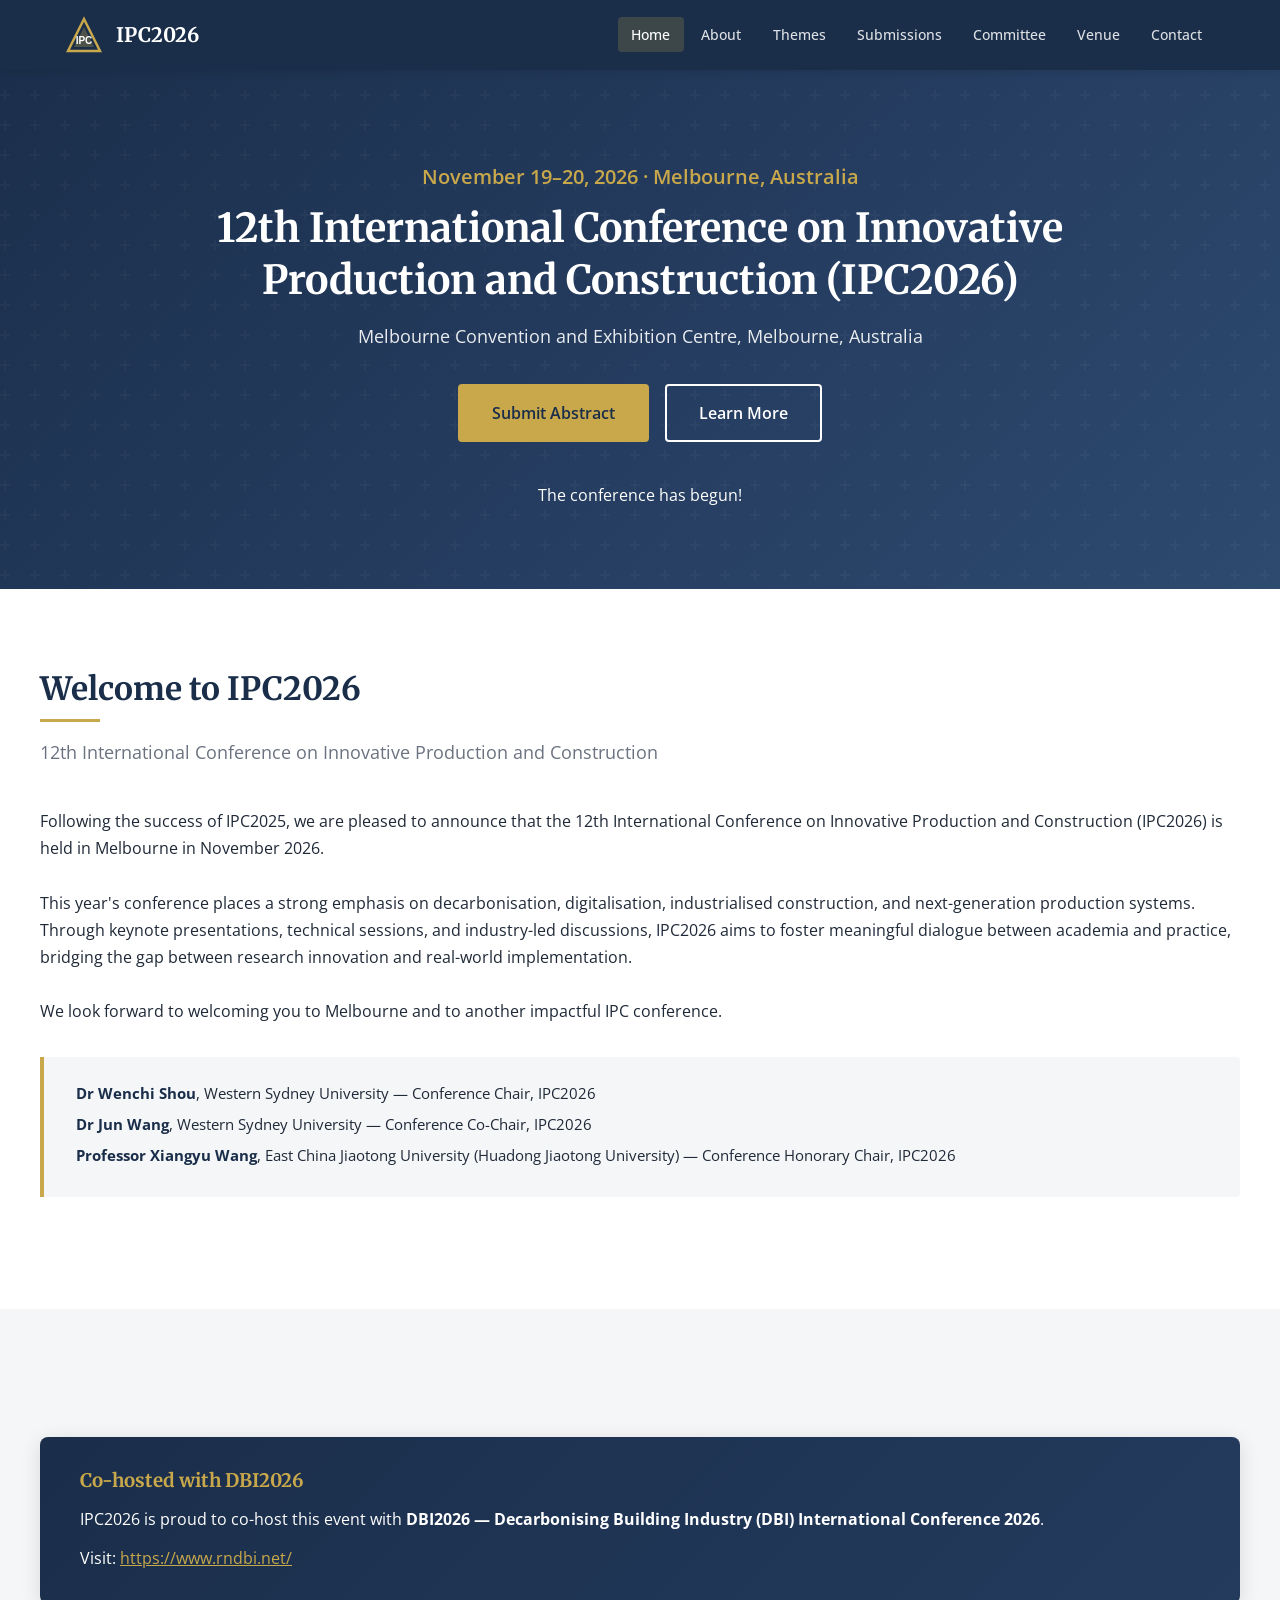
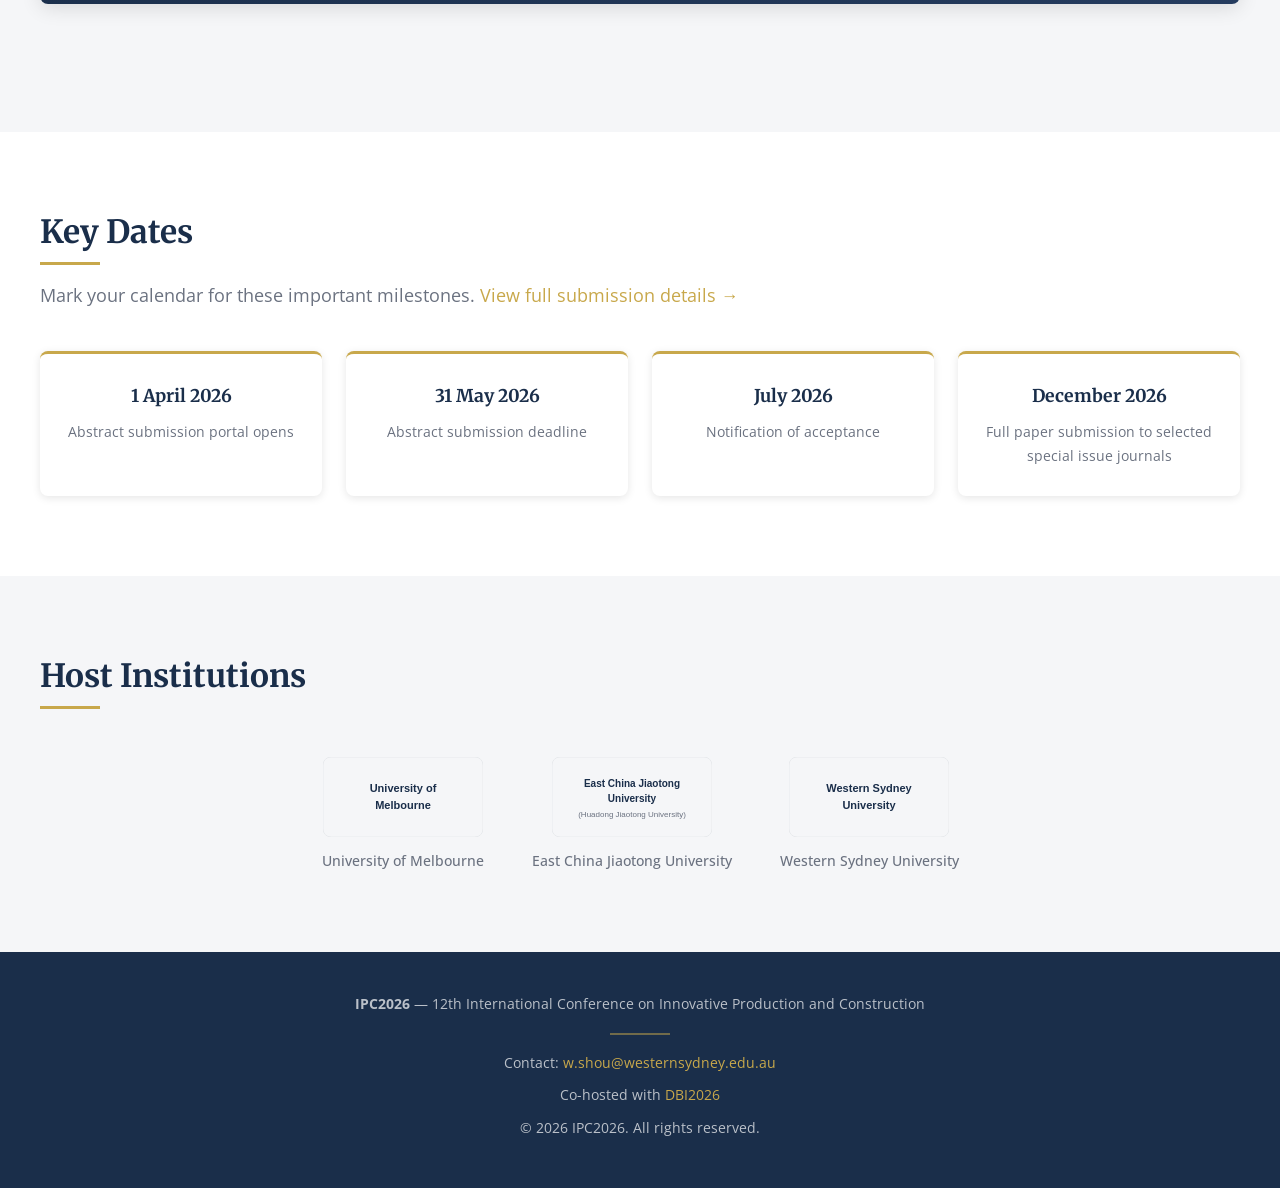
==== index.html @ c3bcb1ac "Initial IPC2026 conference website Complete static site for the 12th International Conference on Inn" ====
<!DOCTYPE html>
<html lang="en">
<head>
  <meta charset="UTF-8">
  <meta name="viewport" content="width=device-width, initial-scale=1.0">
  <title>IPC2026 — 12th International Conference on Innovative Production and Construction</title>
  <meta name="description" content="12th International Conference on Innovative Production and Construction (IPC2026), November 19–20, 2026, Melbourne, Australia.">
  <link rel="preconnect" href="https://fonts.googleapis.com">
  <link rel="preconnect" href="https://fonts.gstatic.com" crossorigin>
  <link href="https://fonts.googleapis.com/css2?family=Merriweather:wght@400;700;900&family=Open+Sans:wght@400;500;600;700&display=swap" rel="stylesheet">
  <link rel="stylesheet" href="css/style.css">
</head>
<body>

  <!-- Navigation -->
  <nav class="navbar" role="navigation" aria-label="Main navigation">
    <div class="container">
      <a href="index.html" class="navbar-brand">
        <svg width="40" height="40" viewBox="0 0 40 40" aria-hidden="true">
          <polygon points="20,4 36,36 4,36" fill="none" stroke="#c8a84b" stroke-width="2.5"/>
          <polygon points="20,12 30,32 10,32" fill="#c8a84b" opacity="0.3"/>
          <text x="20" y="29" text-anchor="middle" fill="#ffffff" font-size="10" font-weight="bold" font-family="sans-serif">IPC</text>
        </svg>
        IPC2026
      </a>
      <button class="hamburger" aria-label="Toggle navigation" aria-expanded="false">
        <span></span><span></span><span></span>
      </button>
      <ul class="nav-links">
        <li><a href="index.html">Home</a></li>
        <li><a href="about.html">About</a></li>
        <li><a href="themes.html">Themes</a></li>
        <li><a href="submissions.html">Submissions</a></li>
        <li><a href="committee.html">Committee</a></li>
        <li><a href="venue.html">Venue</a></li>
        <li><a href="contact.html">Contact</a></li>
      </ul>
    </div>
  </nav>

  <!-- Hero Section -->
  <section class="hero">
    <div class="hero-content">
      <p class="subtitle">November 19&ndash;20, 2026 &middot; Melbourne, Australia</p>
      <h1>12th International Conference on Innovative Production and Construction (IPC2026)</h1>
      <p class="details">Melbourne Convention and Exhibition Centre, Melbourne, Australia</p>
      <div class="hero-buttons">
        <a href="https://www.rndbi.net/" target="_blank" rel="noopener noreferrer" class="btn btn-primary">Submit Abstract</a>
        <a href="#intro" class="btn btn-outline">Learn More</a>
      </div>
      <div id="countdown" class="countdown" aria-label="Countdown to conference"></div>
    </div>
  </section>

  <!-- Intro Section -->
  <section id="intro" class="section">
    <div class="container">
      <h2 class="section-title">Welcome to IPC2026</h2>
      <p class="section-intro">12th International Conference on Innovative Production and Construction</p>
      <p>Following the success of IPC2025, we are pleased to announce that the 12th International Conference on Innovative Production and Construction (IPC2026) is held in Melbourne in November 2026.</p>
      <br>
      <p>This year's conference places a strong emphasis on decarbonisation, digitalisation, industrialised construction, and next-generation production systems. Through keynote presentations, technical sessions, and industry-led discussions, IPC2026 aims to foster meaningful dialogue between academia and practice, bridging the gap between research innovation and real-world implementation.</p>
      <br>
      <p>We look forward to welcoming you to Melbourne and to another impactful IPC conference.</p>

      <div class="attribution-block">
        <p><strong>Dr Wenchi Shou</strong>, Western Sydney University &mdash; Conference Chair, IPC2026</p>
        <p><strong>Dr Jun Wang</strong>, Western Sydney University &mdash; Conference Co-Chair, IPC2026</p>
        <p><strong>Professor Xiangyu Wang</strong>, East China Jiaotong University (Huadong Jiaotong University) &mdash; Conference Honorary Chair, IPC2026</p>
      </div>
    </div>
  </section>

  <!-- Co-hosted Event -->
  <section class="section section-alt">
    <div class="container">
      <div class="callout-box">
        <h3>Co-hosted with DBI2026</h3>
        <p>IPC2026 is proud to co-host this event with <strong>DBI2026 &mdash; Decarbonising Building Industry (DBI) International Conference 2026</strong>.</p>
        <p style="margin-top: 0.75rem;">Visit: <a href="https://www.rndbi.net/" target="_blank" rel="noopener noreferrer">https://www.rndbi.net/</a></p>
      </div>
    </div>
  </section>

  <!-- Key Dates -->
  <section class="section">
    <div class="container">
      <h2 class="section-title">Key Dates</h2>
      <p class="section-intro">Mark your calendar for these important milestones. <a href="submissions.html">View full submission details &rarr;</a></p>
      <div class="dates-grid">
        <div class="date-card">
          <div class="date">1 April 2026</div>
          <div class="desc">Abstract submission portal opens</div>
        </div>
        <div class="date-card">
          <div class="date">31 May 2026</div>
          <div class="desc">Abstract submission deadline</div>
        </div>
        <div class="date-card">
          <div class="date">July 2026</div>
          <div class="desc">Notification of acceptance</div>
        </div>
        <div class="date-card">
          <div class="date">December 2026</div>
          <div class="desc">Full paper submission to selected special issue journals</div>
        </div>
      </div>
    </div>
  </section>

  <!-- Host Institutions -->
  <section class="section section-alt">
    <div class="container">
      <h2 class="section-title">Host Institutions</h2>
      <div class="logos-row">
        <div class="logo-item">
          <svg width="160" height="80" viewBox="0 0 160 80" aria-hidden="true">
            <rect width="160" height="80" rx="8" fill="#f5f6f8" stroke="#e8eaed" stroke-width="1"/>
            <text x="80" y="35" text-anchor="middle" fill="#1a2e4a" font-size="11" font-weight="bold" font-family="sans-serif">University of</text>
            <text x="80" y="52" text-anchor="middle" fill="#1a2e4a" font-size="11" font-weight="bold" font-family="sans-serif">Melbourne</text>
          </svg>
          <span>University of Melbourne</span>
        </div>
        <div class="logo-item">
          <svg width="160" height="80" viewBox="0 0 160 80" aria-hidden="true">
            <rect width="160" height="80" rx="8" fill="#f5f6f8" stroke="#e8eaed" stroke-width="1"/>
            <text x="80" y="30" text-anchor="middle" fill="#1a2e4a" font-size="10" font-weight="bold" font-family="sans-serif">East China Jiaotong</text>
            <text x="80" y="45" text-anchor="middle" fill="#1a2e4a" font-size="10" font-weight="bold" font-family="sans-serif">University</text>
            <text x="80" y="60" text-anchor="middle" fill="#6b7280" font-size="8" font-family="sans-serif">(Huadong Jiaotong University)</text>
          </svg>
          <span>East China Jiaotong University</span>
        </div>
        <div class="logo-item">
          <svg width="160" height="80" viewBox="0 0 160 80" aria-hidden="true">
            <rect width="160" height="80" rx="8" fill="#f5f6f8" stroke="#e8eaed" stroke-width="1"/>
            <text x="80" y="35" text-anchor="middle" fill="#1a2e4a" font-size="11" font-weight="bold" font-family="sans-serif">Western Sydney</text>
            <text x="80" y="52" text-anchor="middle" fill="#1a2e4a" font-size="11" font-weight="bold" font-family="sans-serif">University</text>
          </svg>
          <span>Western Sydney University</span>
        </div>
      </div>
    </div>
  </section>

  <!-- Footer -->
  <footer class="footer">
    <div class="container">
      <p><strong>IPC2026</strong> &mdash; 12th International Conference on Innovative Production and Construction</p>
      <div class="footer-divider"></div>
      <p>Contact: <a href="mailto:w.shou@westernsydney.edu.au">w.shou@westernsydney.edu.au</a></p>
      <p>Co-hosted with <a href="https://www.rndbi.net/" target="_blank" rel="noopener noreferrer">DBI2026</a></p>
      <p>&copy; 2026 IPC2026. All rights reserved.</p>
    </div>
  </footer>

  <script src="js/main.js"></script>
</body>
</html>
---- css/style.css ----
/* ===== CSS Variables ===== */
:root {
  --navy: #1a2e4a;
  --navy-light: #243b5e;
  --gold: #c8a84b;
  --gold-light: #d4b95f;
  --white: #ffffff;
  --off-white: #f5f6f8;
  --gray-light: #e8eaed;
  --gray: #6b7280;
  --text: #1f2937;
  --shadow: 0 2px 8px rgba(0, 0, 0, 0.1);
  --shadow-lg: 0 4px 20px rgba(0, 0, 0, 0.12);
  --transition: 0.3s ease;
  --max-width: 1200px;
}

/* ===== Reset ===== */
*,
*::before,
*::after {
  margin: 0;
  padding: 0;
  box-sizing: border-box;
}

html {
  scroll-behavior: smooth;
}

body {
  font-family: 'Open Sans', sans-serif;
  color: var(--text);
  line-height: 1.7;
  background: var(--white);
}

h1, h2, h3, h4 {
  font-family: 'Merriweather', serif;
  color: var(--navy);
  line-height: 1.3;
}

a {
  color: var(--gold);
  text-decoration: none;
  transition: color var(--transition);
}

a:hover {
  color: var(--gold-light);
}

img {
  max-width: 100%;
  height: auto;
}

/* ===== Navbar ===== */
.navbar {
  position: fixed;
  top: 0;
  left: 0;
  right: 0;
  z-index: 1000;
  background: var(--navy);
  box-shadow: var(--shadow);
}

.navbar .container {
  max-width: var(--max-width);
  margin: 0 auto;
  padding: 0 1.5rem;
  display: flex;
  align-items: center;
  justify-content: space-between;
  height: 70px;
}

.navbar-brand {
  display: flex;
  align-items: center;
  gap: 0.75rem;
  color: var(--white);
  font-family: 'Merriweather', serif;
  font-size: 1.25rem;
  font-weight: 700;
  text-decoration: none;
}

.navbar-brand:hover {
  color: var(--gold);
}

.navbar-brand svg {
  flex-shrink: 0;
}

.nav-links {
  display: flex;
  list-style: none;
  gap: 0.25rem;
}

.nav-links a {
  color: rgba(255, 255, 255, 0.85);
  padding: 0.5rem 0.85rem;
  border-radius: 4px;
  font-size: 0.9rem;
  font-weight: 500;
  transition: all var(--transition);
  text-decoration: none;
}

.nav-links a:hover,
.nav-links a.active {
  color: var(--white);
  background: rgba(200, 168, 75, 0.2);
}

.hamburger {
  display: none;
  flex-direction: column;
  cursor: pointer;
  gap: 5px;
  background: none;
  border: none;
  padding: 0.5rem;
}

.hamburger span {
  width: 25px;
  height: 3px;
  background: var(--white);
  border-radius: 2px;
  transition: all var(--transition);
}

/* ===== Hero ===== */
.hero {
  background: linear-gradient(135deg, var(--navy) 0%, var(--navy-light) 50%, #2d4a6f 100%);
  color: var(--white);
  padding: 10rem 1.5rem 5rem;
  text-align: center;
  position: relative;
  overflow: hidden;
}

.hero::before {
  content: '';
  position: absolute;
  top: 0;
  left: 0;
  right: 0;
  bottom: 0;
  background: url("data:image/svg+xml,%3Csvg width='60' height='60' viewBox='0 0 60 60' xmlns='http://www.w3.org/2000/svg'%3E%3Cg fill='none' fill-rule='evenodd'%3E%3Cg fill='%23ffffff' fill-opacity='0.03'%3E%3Cpath d='M36 34v-4h-2v4h-4v2h4v4h2v-4h4v-2h-4zm0-30V0h-2v4h-4v2h4v4h2V6h4V4h-4zM6 34v-4H4v4H0v2h4v4h2v-4h4v-2H6zM6 4V0H4v4H0v2h4v4h2V6h4V4H6z'/%3E%3C/g%3E%3C/g%3E%3C/svg%3E");
  pointer-events: none;
}

.hero-content {
  max-width: 900px;
  margin: 0 auto;
  position: relative;
  z-index: 1;
}

.hero h1 {
  font-size: 2.5rem;
  color: var(--white);
  margin-bottom: 1rem;
}

.hero .subtitle {
  font-size: 1.25rem;
  color: var(--gold);
  margin-bottom: 0.5rem;
  font-weight: 600;
}

.hero .details {
  font-size: 1.1rem;
  opacity: 0.9;
  margin-bottom: 2rem;
}

.hero-buttons {
  display: flex;
  gap: 1rem;
  justify-content: center;
  flex-wrap: wrap;
  margin-bottom: 2.5rem;
}

/* ===== Buttons ===== */
.btn {
  display: inline-block;
  padding: 0.85rem 2rem;
  border-radius: 4px;
  font-weight: 600;
  font-size: 1rem;
  transition: all var(--transition);
  text-decoration: none;
  cursor: pointer;
  border: 2px solid transparent;
}

.btn-primary {
  background: var(--gold);
  color: var(--navy);
}

.btn-primary:hover {
  background: var(--gold-light);
  color: var(--navy);
  transform: translateY(-2px);
  box-shadow: 0 4px 12px rgba(200, 168, 75, 0.4);
}

.btn-outline {
  border: 2px solid var(--white);
  color: var(--white);
  background: transparent;
}

.btn-outline:hover {
  background: var(--white);
  color: var(--navy);
  transform: translateY(-2px);
}

/* ===== Countdown ===== */
.countdown {
  display: flex;
  justify-content: center;
  gap: 1.5rem;
  flex-wrap: wrap;
}

.countdown-item {
  text-align: center;
}

.countdown-item .number {
  display: block;
  font-size: 2.5rem;
  font-weight: 700;
  font-family: 'Merriweather', serif;
  color: var(--gold);
  line-height: 1;
}

.countdown-item .label {
  font-size: 0.8rem;
  text-transform: uppercase;
  letter-spacing: 1px;
  opacity: 0.8;
}

/* ===== Sections ===== */
.section {
  padding: 5rem 1.5rem;
}

.section-alt {
  background: var(--off-white);
}

.container {
  max-width: var(--max-width);
  margin: 0 auto;
}

.section-title {
  font-size: 2rem;
  margin-bottom: 1rem;
  position: relative;
  display: inline-block;
}

.section-title::after {
  content: '';
  display: block;
  width: 60px;
  height: 3px;
  background: var(--gold);
  margin-top: 0.5rem;
}

.section-intro {
  font-size: 1.1rem;
  color: var(--gray);
  max-width: 800px;
  margin-bottom: 2.5rem;
}

/* ===== Page Header ===== */
.page-header {
  background: linear-gradient(135deg, var(--navy) 0%, var(--navy-light) 100%);
  color: var(--white);
  padding: 8rem 1.5rem 3rem;
  text-align: center;
}

.page-header h1 {
  color: var(--white);
  font-size: 2.25rem;
  margin-bottom: 0.5rem;
}

.page-header p {
  color: rgba(255, 255, 255, 0.8);
  font-size: 1.1rem;
}

/* ===== Attribution Block ===== */
.attribution-block {
  background: var(--off-white);
  border-left: 4px solid var(--gold);
  padding: 1.5rem 2rem;
  margin: 2rem 0;
  border-radius: 0 4px 4px 0;
}

.attribution-block p {
  margin-bottom: 0.3rem;
  font-size: 0.95rem;
}

.attribution-block strong {
  color: var(--navy);
}

/* ===== Callout Box ===== */
.callout-box {
  background: linear-gradient(135deg, var(--navy), var(--navy-light));
  color: var(--white);
  padding: 2rem 2.5rem;
  border-radius: 8px;
  margin: 3rem 0;
  box-shadow: var(--shadow-lg);
}

.callout-box h3 {
  color: var(--gold);
  margin-bottom: 0.75rem;
}

.callout-box a {
  color: var(--gold);
  text-decoration: underline;
}

/* ===== Cards ===== */
.card-grid {
  display: grid;
  grid-template-columns: repeat(auto-fit, minmax(260px, 1fr));
  gap: 1.5rem;
  margin-top: 2rem;
}

.card {
  background: var(--white);
  border-radius: 8px;
  padding: 2rem;
  box-shadow: var(--shadow);
  transition: transform var(--transition), box-shadow var(--transition);
  border-top: 3px solid var(--gold);
}

.card:hover {
  transform: translateY(-4px);
  box-shadow: var(--shadow-lg);
}

.card h3 {
  font-size: 1.1rem;
  margin-bottom: 0.5rem;
}

.card p {
  font-size: 0.95rem;
  color: var(--gray);
}

.card .card-icon {
  width: 48px;
  height: 48px;
  margin-bottom: 1rem;
}

/* ===== Key Dates Cards ===== */
.dates-grid {
  display: grid;
  grid-template-columns: repeat(auto-fit, minmax(230px, 1fr));
  gap: 1.5rem;
  margin-top: 2rem;
}

.date-card {
  background: var(--white);
  border-radius: 8px;
  padding: 1.75rem;
  box-shadow: var(--shadow);
  text-align: center;
  border-top: 3px solid var(--gold);
  transition: transform var(--transition);
}

.date-card:hover {
  transform: translateY(-3px);
}

.date-card .date {
  font-family: 'Merriweather', serif;
  font-size: 1.1rem;
  color: var(--navy);
  font-weight: 700;
  margin-bottom: 0.5rem;
}

.date-card .desc {
  color: var(--gray);
  font-size: 0.9rem;
}

/* ===== Logos Row ===== */
.logos-row {
  display: flex;
  justify-content: center;
  align-items: center;
  gap: 3rem;
  flex-wrap: wrap;
  margin-top: 2rem;
}

.logo-item {
  display: flex;
  flex-direction: column;
  align-items: center;
  gap: 0.75rem;
  max-width: 200px;
  text-align: center;
}

.logo-item img,
.logo-item svg {
  max-height: 80px;
  width: auto;
}

.logo-item span {
  font-size: 0.85rem;
  color: var(--gray);
  font-weight: 500;
}

/* ===== Leadership Cards ===== */
.leadership-grid {
  display: grid;
  grid-template-columns: repeat(auto-fit, minmax(280px, 1fr));
  gap: 1.5rem;
  margin-top: 2rem;
}

.leader-card {
  background: var(--white);
  border-radius: 8px;
  padding: 1.75rem;
  box-shadow: var(--shadow);
  border-left: 4px solid var(--gold);
  transition: transform var(--transition);
}

.leader-card:hover {
  transform: translateY(-3px);
}

.leader-card h3 {
  font-size: 1.05rem;
  margin-bottom: 0.25rem;
}

.leader-card .institution {
  color: var(--gray);
  font-size: 0.9rem;
  margin-bottom: 0.25rem;
}

.leader-card .role {
  color: var(--gold);
  font-weight: 600;
  font-size: 0.85rem;
}

/* ===== Theme Cards ===== */
.theme-grid {
  display: grid;
  grid-template-columns: repeat(auto-fit, minmax(280px, 1fr));
  gap: 1.5rem;
  margin-top: 2rem;
}

.theme-card {
  background: var(--white);
  border-radius: 8px;
  padding: 2rem;
  box-shadow: var(--shadow);
  display: flex;
  align-items: flex-start;
  gap: 1rem;
  transition: transform var(--transition), box-shadow var(--transition);
  border-top: 3px solid var(--gold);
}

.theme-card:hover {
  transform: translateY(-4px);
  box-shadow: var(--shadow-lg);
}

.theme-card .theme-number {
  background: var(--navy);
  color: var(--gold);
  width: 40px;
  height: 40px;
  border-radius: 50%;
  display: flex;
  align-items: center;
  justify-content: center;
  font-weight: 700;
  font-family: 'Merriweather', serif;
  flex-shrink: 0;
}

.theme-card h3 {
  font-size: 1rem;
  margin-bottom: 0.5rem;
}

.theme-card .theme-icon {
  width: 48px;
  height: 48px;
  flex-shrink: 0;
}

/* ===== Timeline ===== */
.timeline {
  position: relative;
  max-width: 700px;
  margin: 2rem auto;
  padding-left: 2rem;
}

.timeline::before {
  content: '';
  position: absolute;
  left: 0;
  top: 0;
  bottom: 0;
  width: 3px;
  background: var(--gold);
}

.timeline-item {
  position: relative;
  padding: 1.5rem 0 1.5rem 2rem;
}

.timeline-item::before {
  content: '';
  position: absolute;
  left: -2.55rem;
  top: 1.75rem;
  width: 14px;
  height: 14px;
  background: var(--gold);
  border-radius: 50%;
  border: 3px solid var(--white);
  box-shadow: 0 0 0 3px var(--gold);
}

.timeline-item .timeline-date {
  font-family: 'Merriweather', serif;
  font-weight: 700;
  color: var(--navy);
  font-size: 1.05rem;
  margin-bottom: 0.25rem;
}

.timeline-item .timeline-desc {
  color: var(--gray);
}

/* ===== Guidelines ===== */
.guidelines-list {
  list-style: none;
  margin: 1.5rem 0;
}

.guidelines-list li {
  padding: 0.75rem 0 0.75rem 2rem;
  position: relative;
  border-bottom: 1px solid var(--gray-light);
}

.guidelines-list li::before {
  content: '';
  position: absolute;
  left: 0;
  top: 1rem;
  width: 10px;
  height: 10px;
  background: var(--gold);
  border-radius: 50%;
}

/* ===== Journal Cards ===== */
.journal-grid {
  display: grid;
  grid-template-columns: repeat(auto-fit, minmax(250px, 1fr));
  gap: 1.5rem;
  margin-top: 2rem;
}

.journal-card {
  background: var(--white);
  border-radius: 8px;
  padding: 1.5rem;
  box-shadow: var(--shadow);
  text-align: center;
  border-top: 3px solid var(--gold);
}

.journal-card .journal-cover {
  width: 80px;
  height: 110px;
  margin: 0 auto 1rem;
  background: var(--off-white);
  border-radius: 4px;
  display: flex;
  align-items: center;
  justify-content: center;
}

.journal-card h4 {
  font-size: 0.95rem;
  margin-bottom: 0.5rem;
}

.journal-card p {
  font-size: 0.85rem;
  color: var(--gray);
}

/* ===== Committee Table ===== */
.search-box {
  width: 100%;
  max-width: 400px;
  padding: 0.75rem 1rem 0.75rem 2.5rem;
  border: 2px solid var(--gray-light);
  border-radius: 8px;
  font-size: 1rem;
  font-family: 'Open Sans', sans-serif;
  transition: border-color var(--transition);
  margin-bottom: 1.5rem;
  background-image: url("data:image/svg+xml,%3Csvg xmlns='http://www.w3.org/2000/svg' width='16' height='16' viewBox='0 0 24 24' fill='none' stroke='%236b7280' stroke-width='2'%3E%3Ccircle cx='11' cy='11' r='8'/%3E%3Cline x1='21' y1='21' x2='16.65' y2='16.65'/%3E%3C/svg%3E");
  background-repeat: no-repeat;
  background-position: 0.75rem center;
}

.search-box:focus {
  outline: none;
  border-color: var(--gold);
}

.committee-table {
  width: 100%;
  border-collapse: collapse;
  margin-top: 1rem;
}

.committee-table thead {
  background: var(--navy);
  color: var(--white);
}

.committee-table th {
  padding: 1rem;
  text-align: left;
  font-family: 'Merriweather', serif;
  font-size: 0.9rem;
  cursor: pointer;
  user-select: none;
}

.committee-table th:hover {
  background: var(--navy-light);
}

.committee-table th .sort-icon {
  margin-left: 0.5rem;
  opacity: 0.5;
}

.committee-table td {
  padding: 0.85rem 1rem;
  border-bottom: 1px solid var(--gray-light);
  font-size: 0.95rem;
}

.committee-table tbody tr:hover {
  background: var(--off-white);
}

.committee-table tbody tr.hidden {
  display: none;
}

.member-count {
  color: var(--gray);
  font-size: 0.9rem;
  margin-bottom: 1rem;
}

/* ===== Venue ===== */
.venue-hero {
  background: linear-gradient(135deg, var(--navy) 0%, var(--navy-light) 100%);
  color: var(--white);
  padding: 8rem 1.5rem 3rem;
  text-align: center;
  position: relative;
}

.venue-info {
  display: grid;
  grid-template-columns: 1fr 1fr;
  gap: 3rem;
  align-items: start;
  margin-top: 2rem;
}

.map-container {
  border-radius: 8px;
  overflow: hidden;
  box-shadow: var(--shadow-lg);
}

.map-container iframe {
  width: 100%;
  height: 400px;
  border: none;
}

/* ===== Contact Card ===== */
.contact-card {
  background: var(--white);
  border-radius: 8px;
  padding: 2.5rem;
  box-shadow: var(--shadow-lg);
  max-width: 500px;
  border-top: 4px solid var(--gold);
}

.contact-card h3 {
  margin-bottom: 1rem;
}

.contact-card p {
  margin-bottom: 0.5rem;
}

.contact-card a {
  color: var(--navy);
  font-weight: 600;
}

.contact-card a:hover {
  color: var(--gold);
}

/* ===== Footer ===== */
.footer {
  background: var(--navy);
  color: rgba(255, 255, 255, 0.7);
  padding: 2.5rem 1.5rem;
  text-align: center;
}

.footer .container {
  max-width: var(--max-width);
  margin: 0 auto;
}

.footer p {
  margin-bottom: 0.5rem;
  font-size: 0.9rem;
}

.footer a {
  color: var(--gold);
}

.footer .footer-divider {
  width: 60px;
  height: 2px;
  background: var(--gold);
  margin: 1rem auto;
  opacity: 0.5;
}

/* ===== Mobile Responsive ===== */
@media (max-width: 768px) {
  .nav-links {
    display: none;
    flex-direction: column;
    position: absolute;
    top: 70px;
    left: 0;
    right: 0;
    background: var(--navy);
    padding: 1rem;
    box-shadow: var(--shadow);
  }

  .nav-links.active {
    display: flex;
  }

  .nav-links a {
    padding: 0.75rem 1rem;
  }

  .hamburger {
    display: flex;
  }

  .hero {
    padding: 8rem 1.5rem 3rem;
  }

  .hero h1 {
    font-size: 1.75rem;
  }

  .hero .subtitle {
    font-size: 1rem;
  }

  .countdown-item .number {
    font-size: 1.75rem;
  }

  .section {
    padding: 3rem 1.5rem;
  }

  .section-title {
    font-size: 1.5rem;
  }

  .venue-info {
    grid-template-columns: 1fr;
  }

  .card-grid,
  .leadership-grid,
  .theme-grid,
  .journal-grid,
  .dates-grid {
    grid-template-columns: 1fr;
  }

  .logos-row {
    gap: 2rem;
  }

  .committee-table th,
  .committee-table td {
    padding: 0.6rem 0.5rem;
    font-size: 0.85rem;
  }

  .page-header {
    padding: 7rem 1.5rem 2rem;
  }

  .page-header h1 {
    font-size: 1.75rem;
  }
}

@media (max-width: 480px) {
  .hero h1 {
    font-size: 1.4rem;
  }

  .hero-buttons {
    flex-direction: column;
    align-items: center;
  }

  .btn {
    width: 100%;
    text-align: center;
  }

  .countdown {
    gap: 1rem;
  }
}
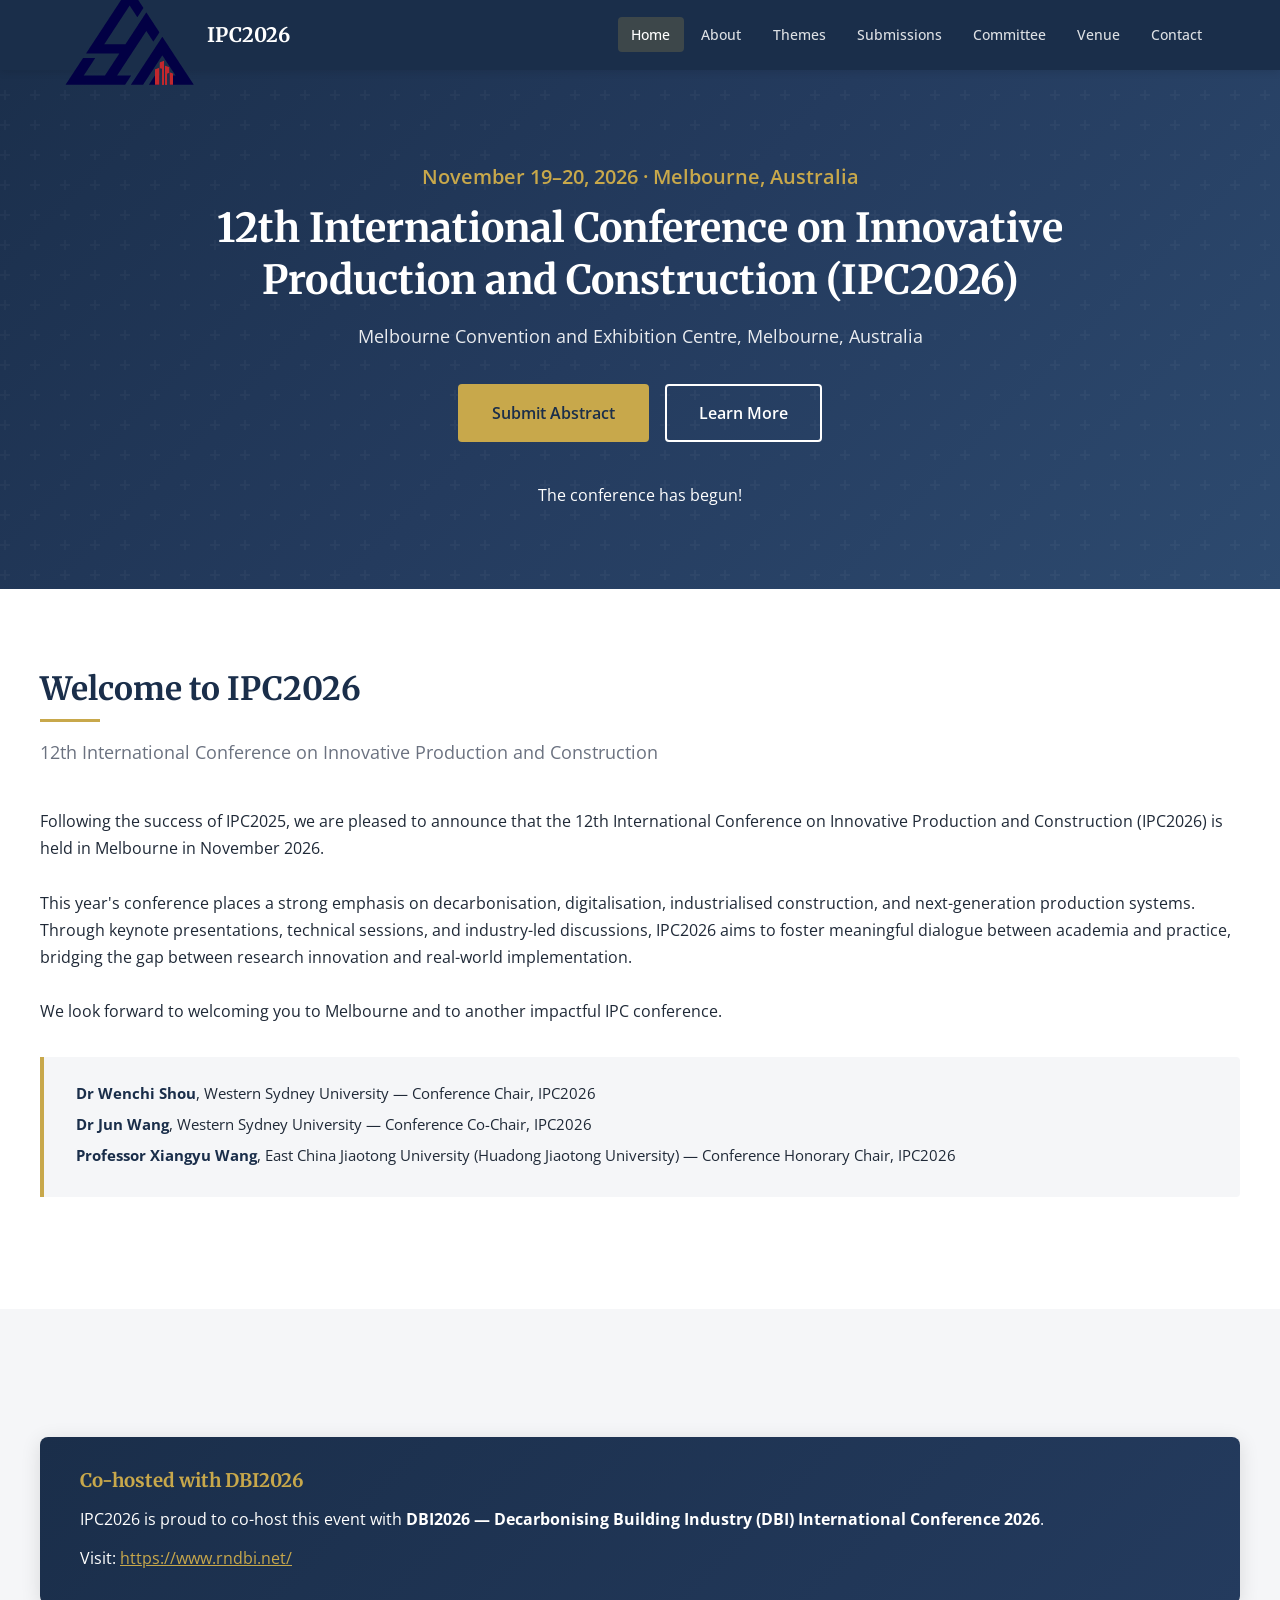
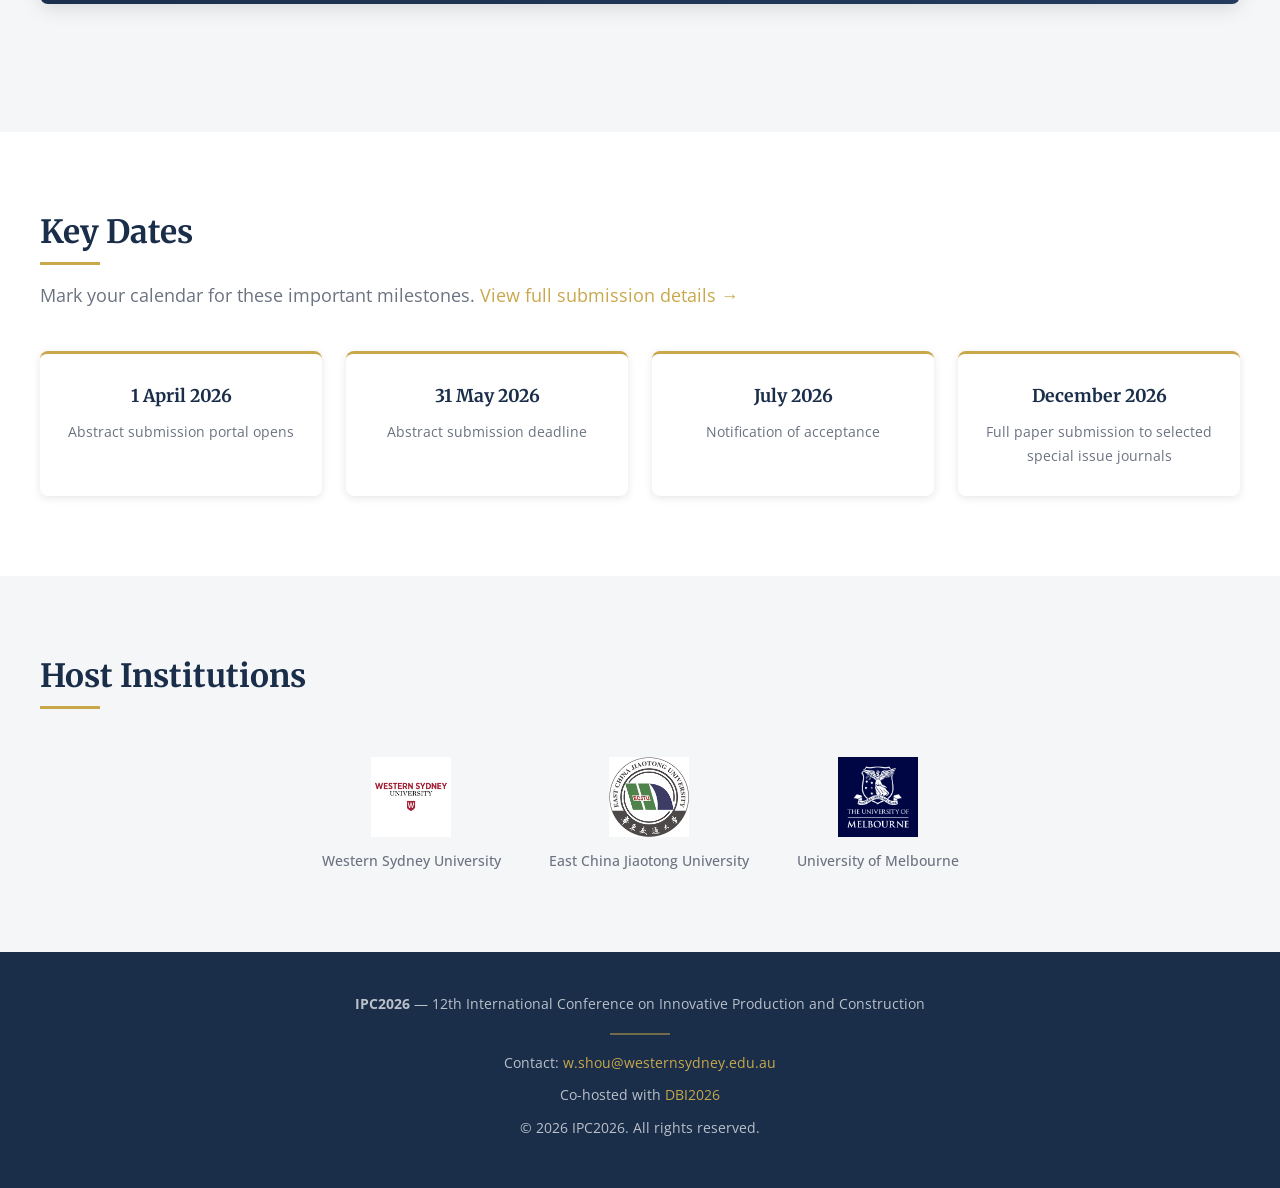
==== commit a05e1d84: "Add assets and update journal/institution logos - Add assets/images folder with all university and j" ====
--- a/index.html
+++ b/index.html
@@ -16,11 +16,7 @@
   <nav class="navbar" role="navigation" aria-label="Main navigation">
     <div class="container">
       <a href="index.html" class="navbar-brand">
-        <svg width="40" height="40" viewBox="0 0 40 40" aria-hidden="true">
-          <polygon points="20,4 36,36 4,36" fill="none" stroke="#c8a84b" stroke-width="2.5"/>
-          <polygon points="20,12 30,32 10,32" fill="#c8a84b" opacity="0.3"/>
-          <text x="20" y="29" text-anchor="middle" fill="#ffffff" font-size="10" font-weight="bold" font-family="sans-serif">IPC</text>
-        </svg>
+        <img src="assets/images/IPC2026-logo.png" alt="IPC2026 logo" height="40" style="width:auto;flex-shrink:0;">
         IPC2026
       </a>
       <button class="hamburger" aria-label="Toggle navigation" aria-expanded="false">
@@ -114,29 +110,16 @@
       <h2 class="section-title">Host Institutions</h2>
       <div class="logos-row">
         <div class="logo-item">
-          <svg width="160" height="80" viewBox="0 0 160 80" aria-hidden="true">
-            <rect width="160" height="80" rx="8" fill="#f5f6f8" stroke="#e8eaed" stroke-width="1"/>
-            <text x="80" y="35" text-anchor="middle" fill="#1a2e4a" font-size="11" font-weight="bold" font-family="sans-serif">University of</text>
-            <text x="80" y="52" text-anchor="middle" fill="#1a2e4a" font-size="11" font-weight="bold" font-family="sans-serif">Melbourne</text>
-          </svg>
-          <span>University of Melbourne</span>
+          <img src="assets/images/western-sydney-university-logo.png" alt="Western Sydney University logo">
+          <span>Western Sydney University</span>
         </div>
         <div class="logo-item">
-          <svg width="160" height="80" viewBox="0 0 160 80" aria-hidden="true">
-            <rect width="160" height="80" rx="8" fill="#f5f6f8" stroke="#e8eaed" stroke-width="1"/>
-            <text x="80" y="30" text-anchor="middle" fill="#1a2e4a" font-size="10" font-weight="bold" font-family="sans-serif">East China Jiaotong</text>
-            <text x="80" y="45" text-anchor="middle" fill="#1a2e4a" font-size="10" font-weight="bold" font-family="sans-serif">University</text>
-            <text x="80" y="60" text-anchor="middle" fill="#6b7280" font-size="8" font-family="sans-serif">(Huadong Jiaotong University)</text>
-          </svg>
+          <img src="assets/images/East-China-Jiaotong-University-logo.png" alt="East China Jiaotong University logo">
           <span>East China Jiaotong University</span>
         </div>
         <div class="logo-item">
-          <svg width="160" height="80" viewBox="0 0 160 80" aria-hidden="true">
-            <rect width="160" height="80" rx="8" fill="#f5f6f8" stroke="#e8eaed" stroke-width="1"/>
-            <text x="80" y="35" text-anchor="middle" fill="#1a2e4a" font-size="11" font-weight="bold" font-family="sans-serif">Western Sydney</text>
-            <text x="80" y="52" text-anchor="middle" fill="#1a2e4a" font-size="11" font-weight="bold" font-family="sans-serif">University</text>
-          </svg>
-          <span>Western Sydney University</span>
+          <img src="assets/images/The_University_of_Melbourne_Logo.png" alt="University of Melbourne logo">
+          <span>University of Melbourne</span>
         </div>
       </div>
     </div>
--- a/css/style.css
+++ b/css/style.css
@@ -631,14 +631,21 @@
 }
 
 .journal-card .journal-cover {
-  width: 80px;
-  height: 110px;
+  width: 160px;
+  height: 160px;
   margin: 0 auto 1rem;
   background: var(--off-white);
   border-radius: 4px;
   display: flex;
   align-items: center;
   justify-content: center;
+  overflow: hidden;
+}
+
+.journal-card .journal-cover img {
+  width: 100%;
+  height: 100%;
+  object-fit: contain;
 }
 
 .journal-card h4 {
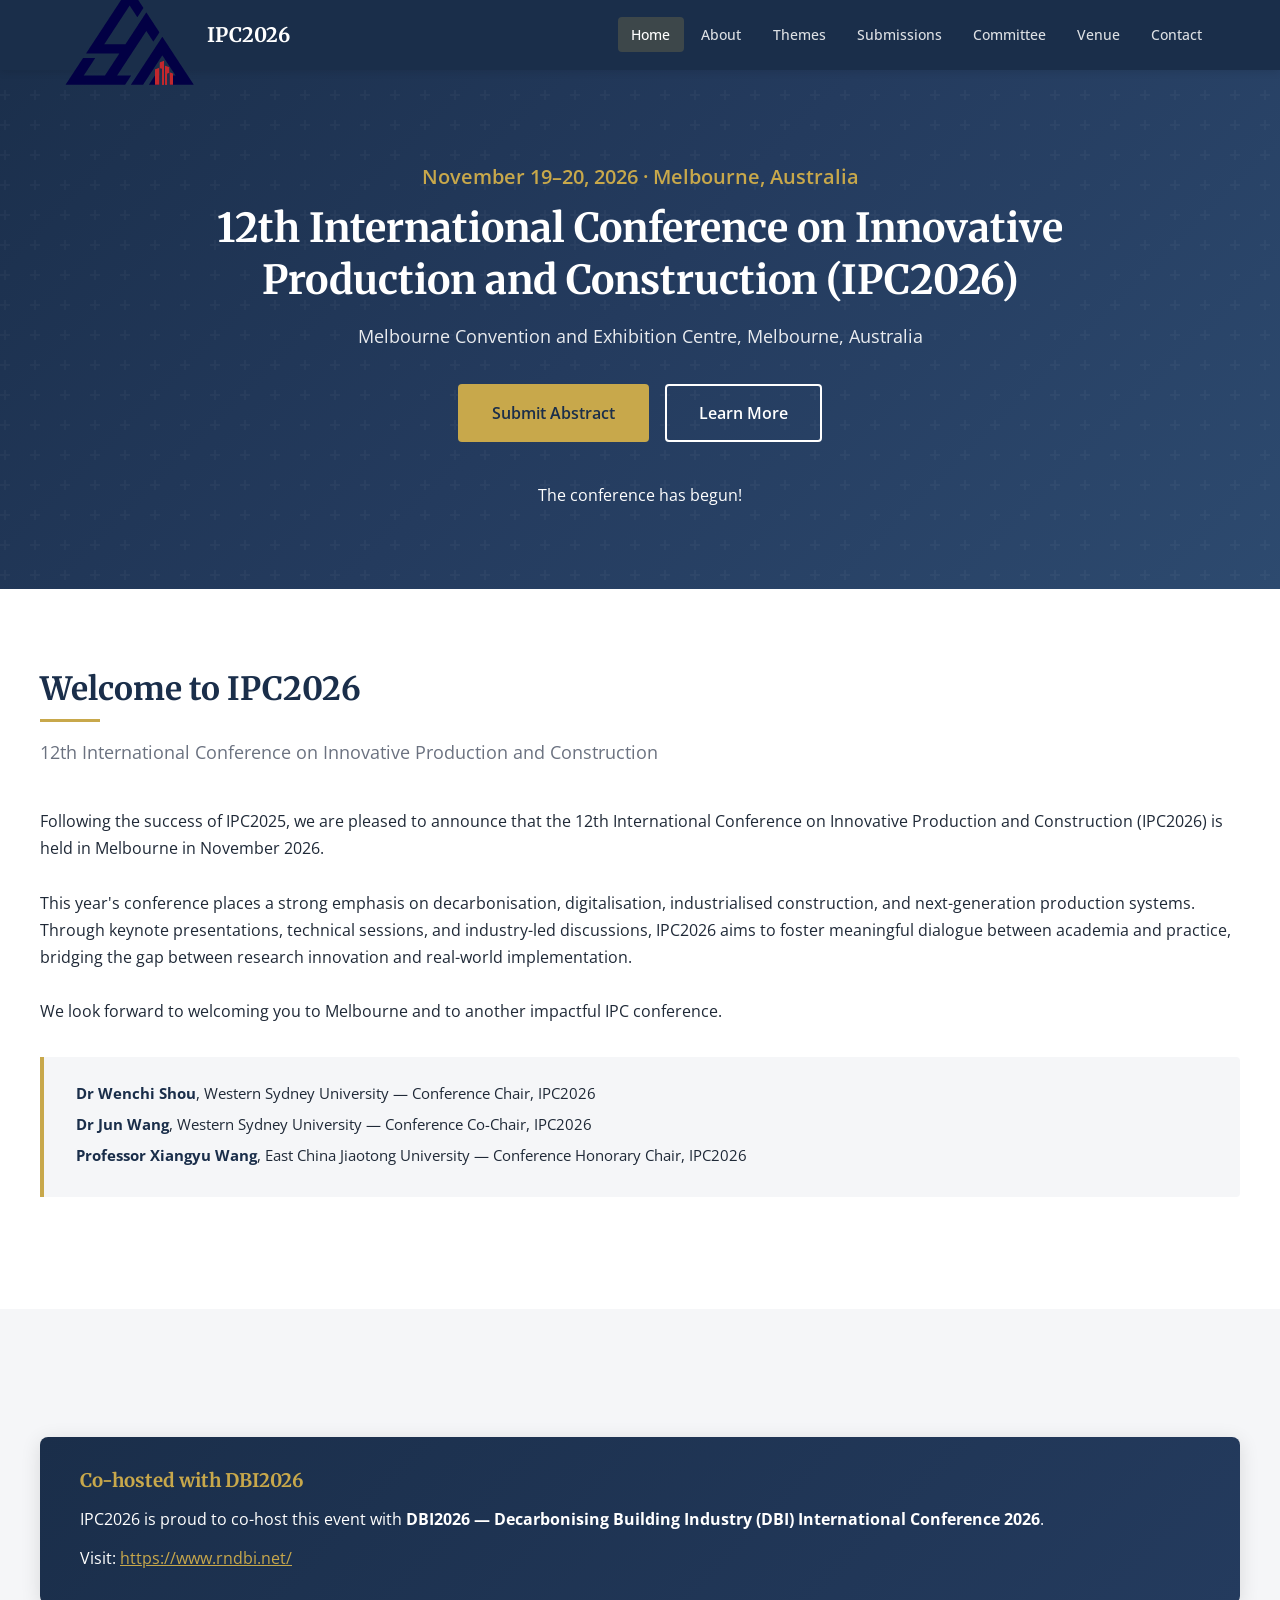
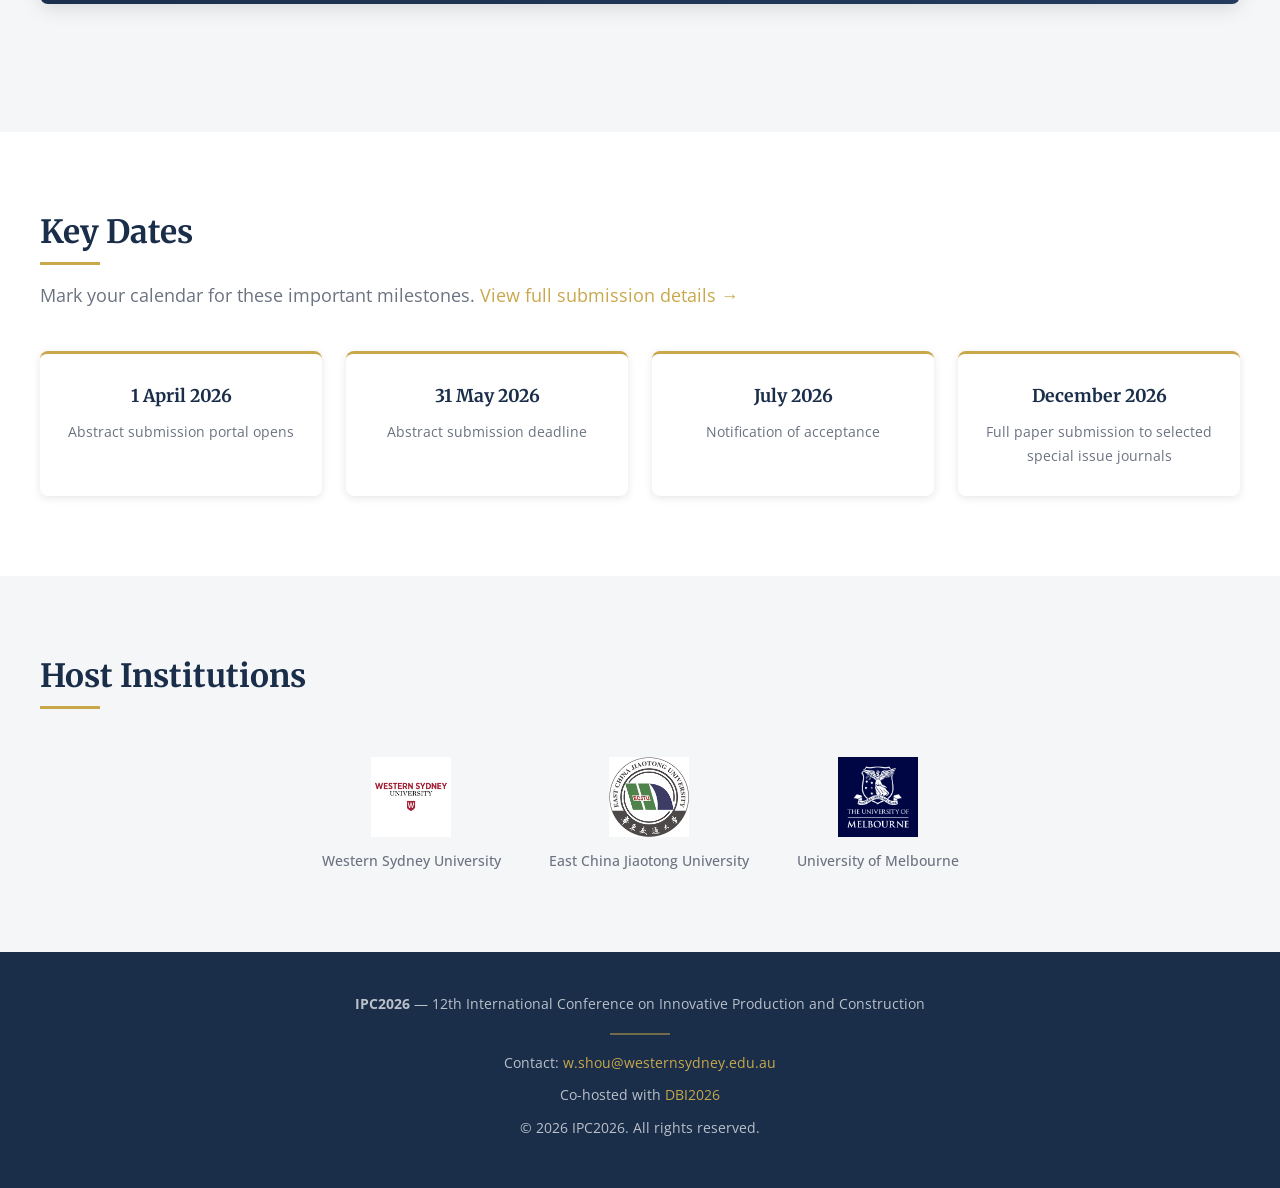
==== commit ed67c8f0: "Update website content" ====
--- a/index.html
+++ b/index.html
@@ -1,15 +1,20 @@
 <!DOCTYPE html>
 <html lang="en">
+
 <head>
   <meta charset="UTF-8">
   <meta name="viewport" content="width=device-width, initial-scale=1.0">
   <title>IPC2026 — 12th International Conference on Innovative Production and Construction</title>
-  <meta name="description" content="12th International Conference on Innovative Production and Construction (IPC2026), November 19–20, 2026, Melbourne, Australia.">
+  <meta name="description"
+    content="12th International Conference on Innovative Production and Construction (IPC2026), November 19–20, 2026, Melbourne, Australia.">
   <link rel="preconnect" href="https://fonts.googleapis.com">
   <link rel="preconnect" href="https://fonts.gstatic.com" crossorigin>
-  <link href="https://fonts.googleapis.com/css2?family=Merriweather:wght@400;700;900&family=Open+Sans:wght@400;500;600;700&display=swap" rel="stylesheet">
+  <link
+    href="https://fonts.googleapis.com/css2?family=Merriweather:wght@400;700;900&family=Open+Sans:wght@400;500;600;700&display=swap"
+    rel="stylesheet">
   <link rel="stylesheet" href="css/style.css">
 </head>
+
 <body>
 
   <!-- Navigation -->
@@ -41,7 +46,8 @@
       <h1>12th International Conference on Innovative Production and Construction (IPC2026)</h1>
       <p class="details">Melbourne Convention and Exhibition Centre, Melbourne, Australia</p>
       <div class="hero-buttons">
-        <a href="https://www.rndbi.net/" target="_blank" rel="noopener noreferrer" class="btn btn-primary">Submit Abstract</a>
+        <a href="https://www.rndbi.net/" target="_blank" rel="noopener noreferrer" class="btn btn-primary">Submit
+          Abstract</a>
         <a href="#intro" class="btn btn-outline">Learn More</a>
       </div>
       <div id="countdown" class="countdown" aria-label="Countdown to conference"></div>
@@ -53,16 +59,21 @@
     <div class="container">
       <h2 class="section-title">Welcome to IPC2026</h2>
       <p class="section-intro">12th International Conference on Innovative Production and Construction</p>
-      <p>Following the success of IPC2025, we are pleased to announce that the 12th International Conference on Innovative Production and Construction (IPC2026) is held in Melbourne in November 2026.</p>
+      <p>Following the success of IPC2025, we are pleased to announce that the 12th International Conference on
+        Innovative Production and Construction (IPC2026) is held in Melbourne in November 2026.</p>
       <br>
-      <p>This year's conference places a strong emphasis on decarbonisation, digitalisation, industrialised construction, and next-generation production systems. Through keynote presentations, technical sessions, and industry-led discussions, IPC2026 aims to foster meaningful dialogue between academia and practice, bridging the gap between research innovation and real-world implementation.</p>
+      <p>This year's conference places a strong emphasis on decarbonisation, digitalisation, industrialised
+        construction, and next-generation production systems. Through keynote presentations, technical sessions, and
+        industry-led discussions, IPC2026 aims to foster meaningful dialogue between academia and practice, bridging the
+        gap between research innovation and real-world implementation.</p>
       <br>
       <p>We look forward to welcoming you to Melbourne and to another impactful IPC conference.</p>
 
       <div class="attribution-block">
         <p><strong>Dr Wenchi Shou</strong>, Western Sydney University &mdash; Conference Chair, IPC2026</p>
         <p><strong>Dr Jun Wang</strong>, Western Sydney University &mdash; Conference Co-Chair, IPC2026</p>
-        <p><strong>Professor Xiangyu Wang</strong>, East China Jiaotong University (Huadong Jiaotong University) &mdash; Conference Honorary Chair, IPC2026</p>
+        <p><strong>Professor Xiangyu Wang</strong>, East China Jiaotong University &mdash; Conference Honorary Chair,
+          IPC2026</p>
       </div>
     </div>
   </section>
@@ -72,8 +83,10 @@
     <div class="container">
       <div class="callout-box">
         <h3>Co-hosted with DBI2026</h3>
-        <p>IPC2026 is proud to co-host this event with <strong>DBI2026 &mdash; Decarbonising Building Industry (DBI) International Conference 2026</strong>.</p>
-        <p style="margin-top: 0.75rem;">Visit: <a href="https://www.rndbi.net/" target="_blank" rel="noopener noreferrer">https://www.rndbi.net/</a></p>
+        <p>IPC2026 is proud to co-host this event with <strong>DBI2026 &mdash; Decarbonising Building Industry (DBI)
+            International Conference 2026</strong>.</p>
+        <p style="margin-top: 0.75rem;">Visit: <a href="https://www.rndbi.net/" target="_blank"
+            rel="noopener noreferrer">https://www.rndbi.net/</a></p>
       </div>
     </div>
   </section>
@@ -82,7 +95,8 @@
   <section class="section">
     <div class="container">
       <h2 class="section-title">Key Dates</h2>
-      <p class="section-intro">Mark your calendar for these important milestones. <a href="submissions.html">View full submission details &rarr;</a></p>
+      <p class="section-intro">Mark your calendar for these important milestones. <a href="submissions.html">View full
+          submission details &rarr;</a></p>
       <div class="dates-grid">
         <div class="date-card">
           <div class="date">1 April 2026</div>
@@ -138,4 +152,5 @@
 
   <script src="js/main.js"></script>
 </body>
-</html>
+
+</html>
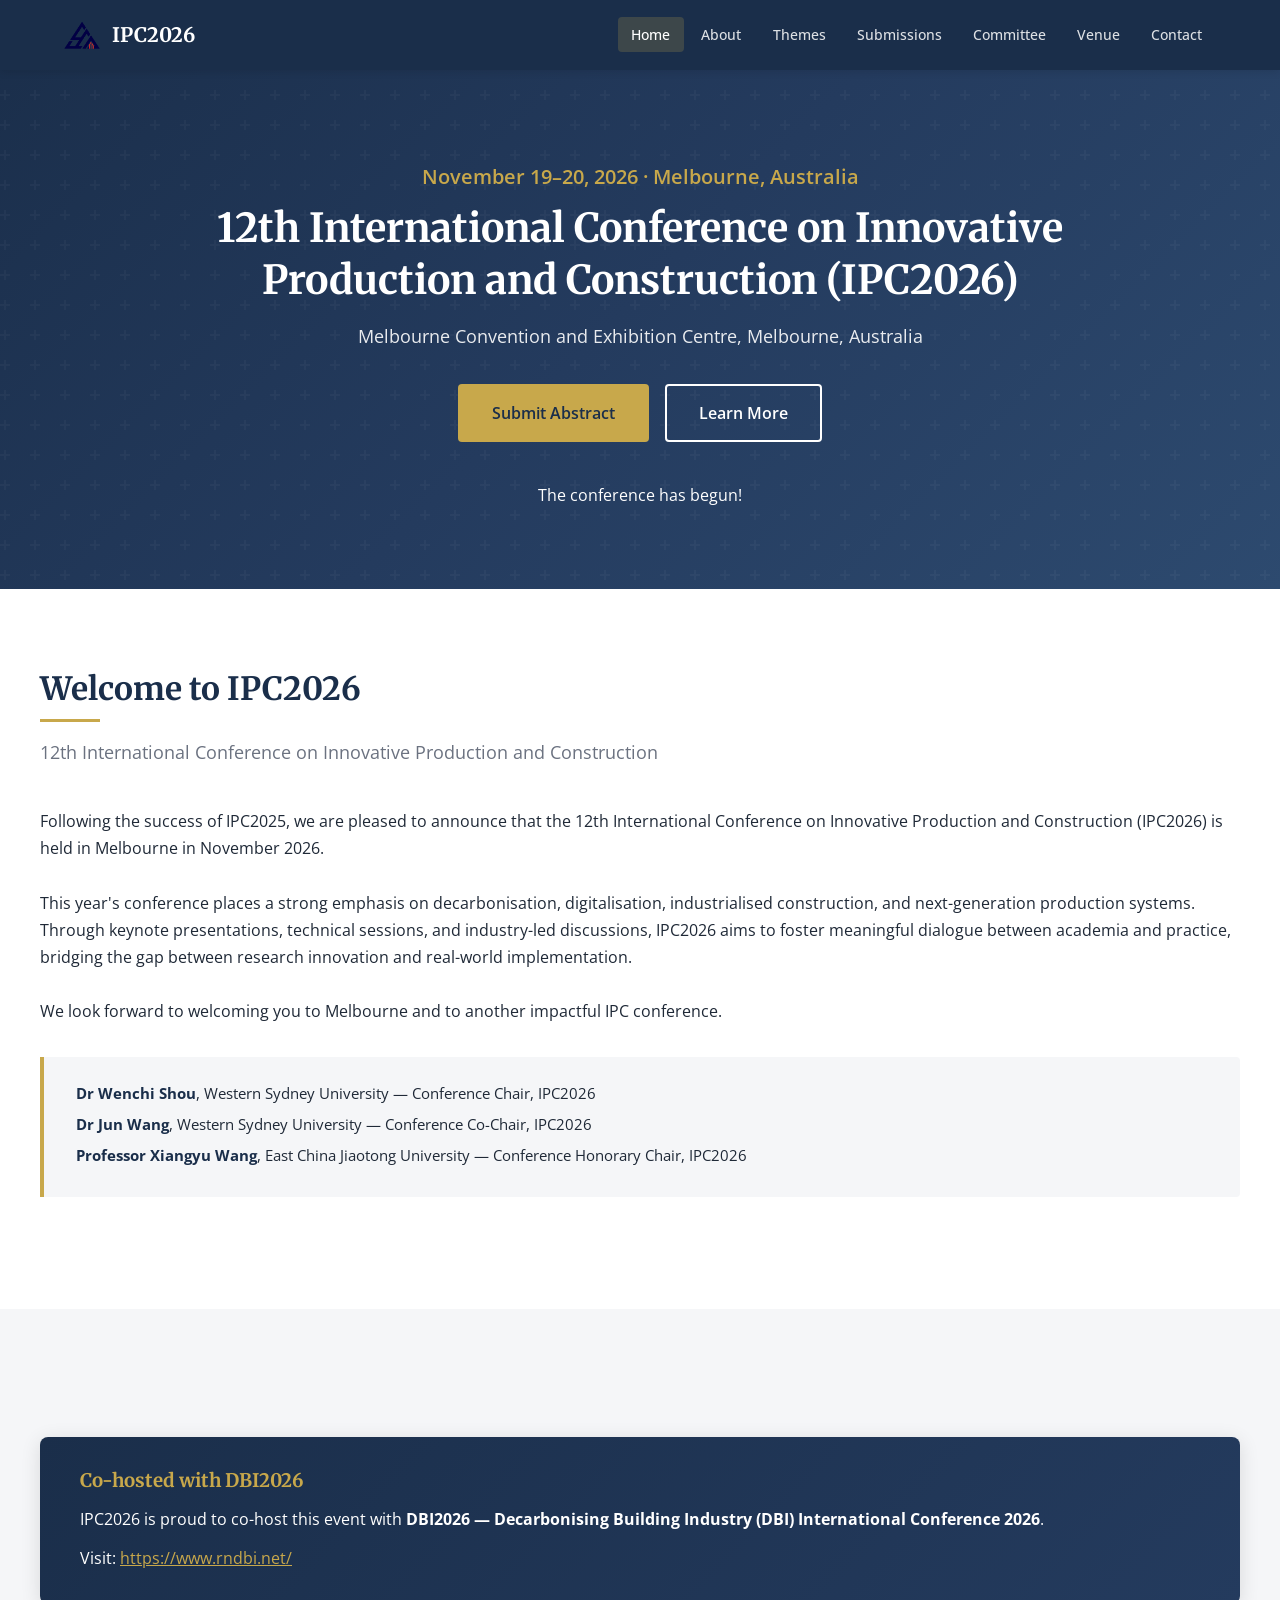
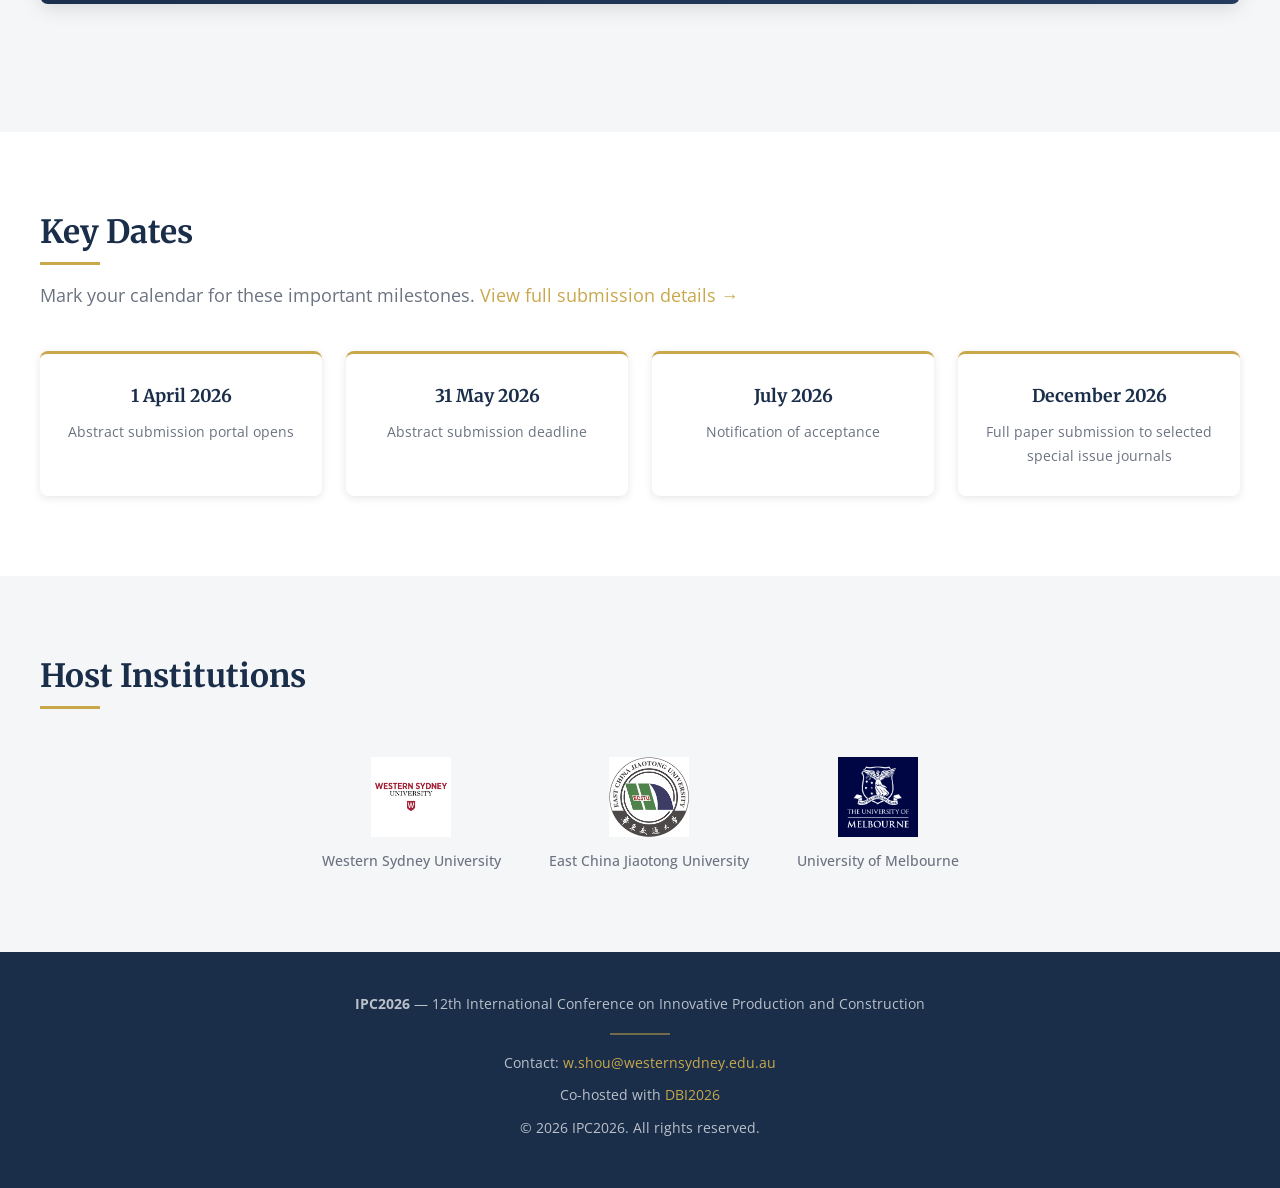
==== commit 75b1ed33: "Resize navbar logo and apply PNG logo to all pages" ====
--- a/index.html
+++ b/index.html
@@ -21,7 +21,7 @@
   <nav class="navbar" role="navigation" aria-label="Main navigation">
     <div class="container">
       <a href="index.html" class="navbar-brand">
-        <img src="assets/images/IPC2026-logo.png" alt="IPC2026 logo" height="40" style="width:auto;flex-shrink:0;">
+        <img src="assets/images/IPC2026-logo.png" alt="IPC2026 logo">
         IPC2026
       </a>
       <button class="hamburger" aria-label="Toggle navigation" aria-expanded="false">
--- a/css/style.css
+++ b/css/style.css
@@ -92,8 +92,12 @@
   color: var(--gold);
 }
 
-.navbar-brand svg {
+.navbar-brand svg,
+.navbar-brand img {
   flex-shrink: 0;
+  height: 36px;
+  width: auto;
+  display: block;
 }
 
 .nav-links {
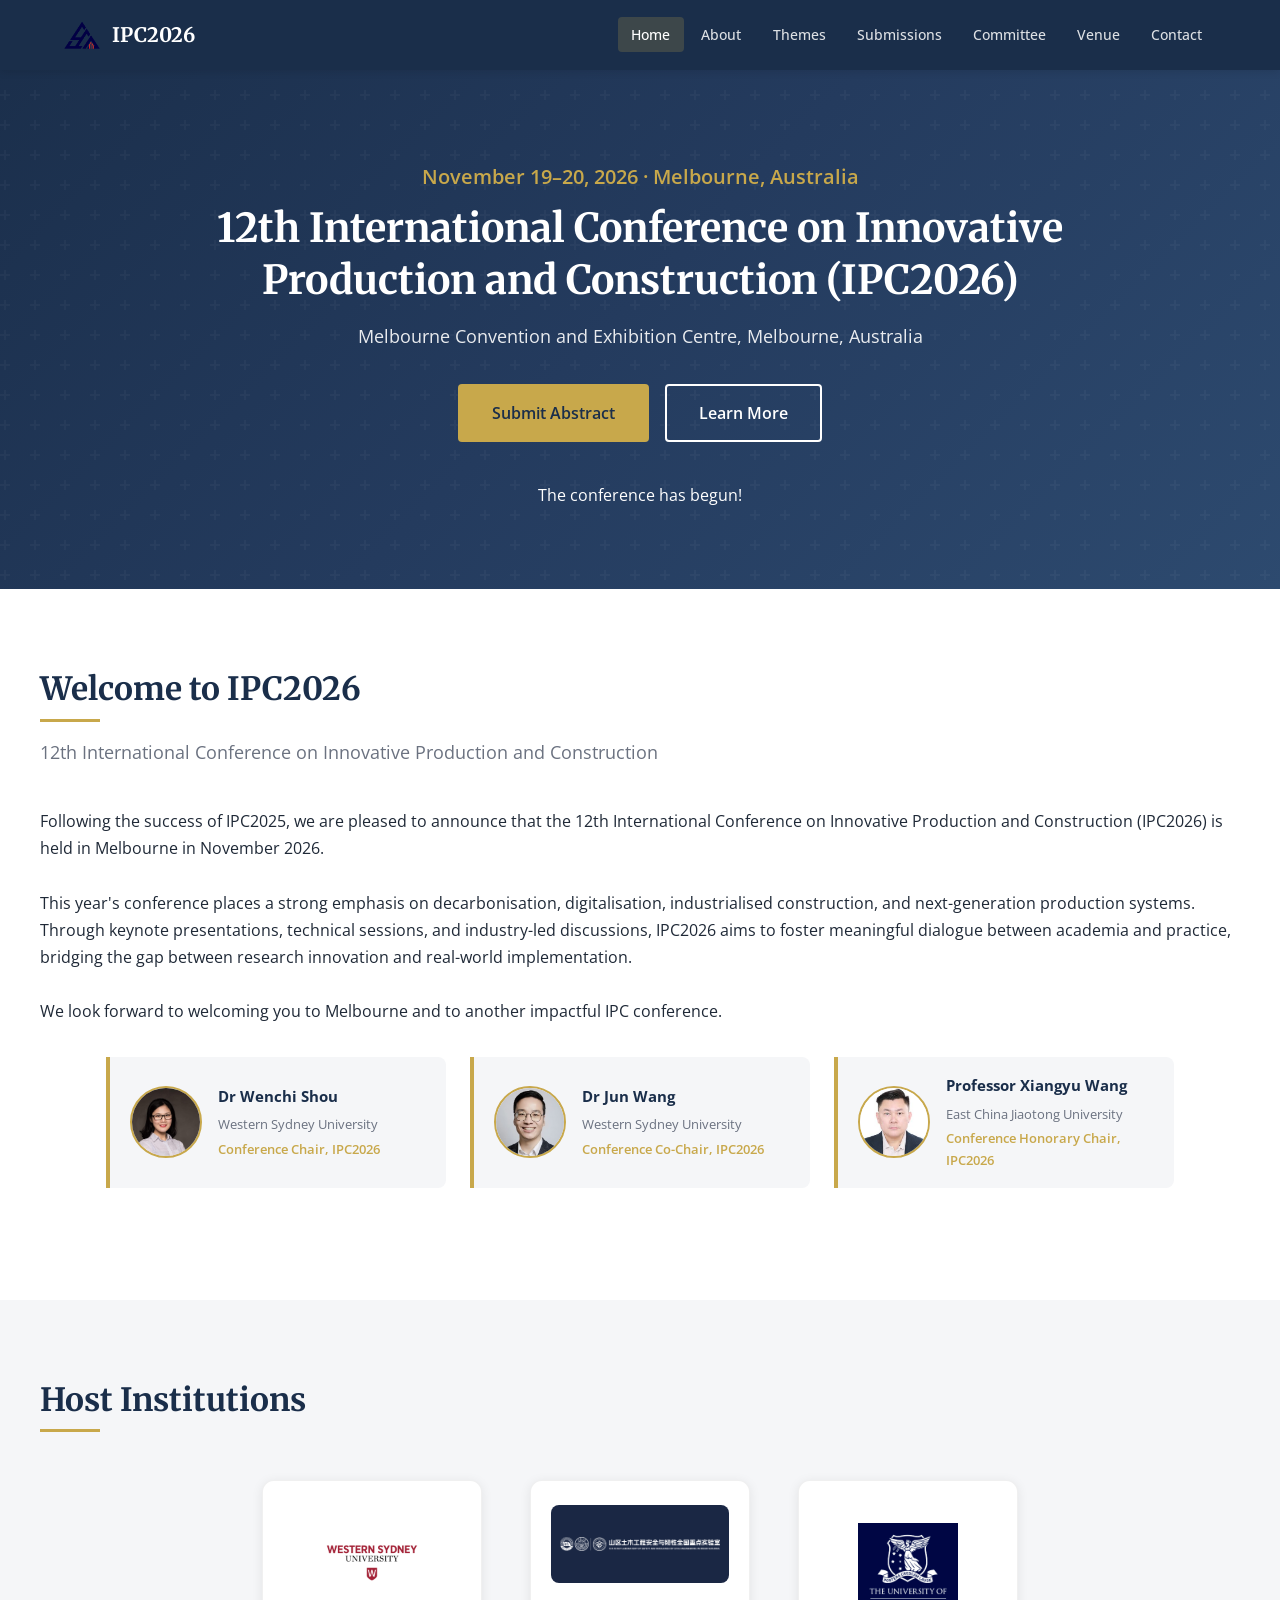
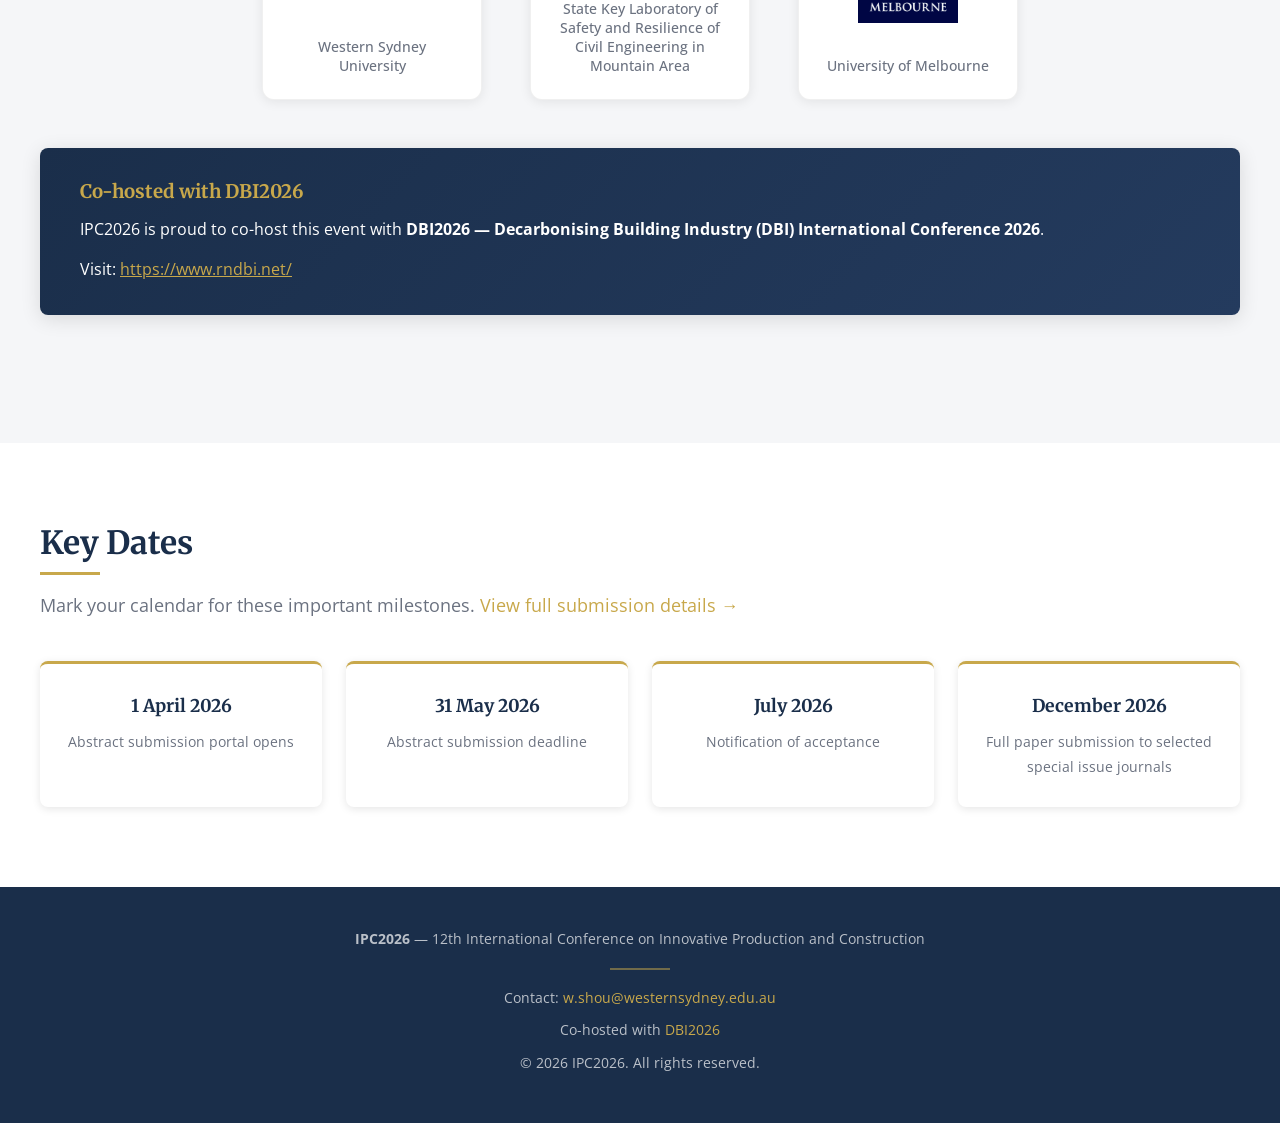
==== commit 827da173: "Add chair photos and improve host institution logo cards - Display Wenchi Shou, Jun Wang, and Xiangy" ====
--- a/index.html
+++ b/index.html
@@ -46,7 +46,7 @@
       <h1>12th International Conference on Innovative Production and Construction (IPC2026)</h1>
       <p class="details">Melbourne Convention and Exhibition Centre, Melbourne, Australia</p>
       <div class="hero-buttons">
-        <a href="https://www.rndbi.net/" target="_blank" rel="noopener noreferrer" class="btn btn-primary">Submit
+        <a href="https://ccm.eventsair.com/PresentationPortal/Account/Login?ReturnUrl=%2FPresentationPortal%2Fdbi2026%2Fsubmitabstract" target="_blank" rel="noopener noreferrer" class="btn btn-primary">Submit
           Abstract</a>
         <a href="#intro" class="btn btn-outline">Learn More</a>
       </div>
@@ -69,17 +69,59 @@
       <br>
       <p>We look forward to welcoming you to Melbourne and to another impactful IPC conference.</p>
 
-      <div class="attribution-block">
-        <p><strong>Dr Wenchi Shou</strong>, Western Sydney University &mdash; Conference Chair, IPC2026</p>
-        <p><strong>Dr Jun Wang</strong>, Western Sydney University &mdash; Conference Co-Chair, IPC2026</p>
-        <p><strong>Professor Xiangyu Wang</strong>, East China Jiaotong University &mdash; Conference Honorary Chair,
-          IPC2026</p>
+      <div class="chairs-row">
+        <div class="chair-card">
+          <img src="assets/images/photo-wenchi-shou.jpg" alt="Dr Wenchi Shou">
+          <div class="chair-info">
+            <strong>Dr Wenchi Shou</strong>
+            <span>Western Sydney University</span>
+            <span class="chair-role">Conference Chair, IPC2026</span>
+          </div>
+        </div>
+        <div class="chair-card">
+          <img src="assets/images/photo-jun-wang.jpg" alt="Dr Jun Wang">
+          <div class="chair-info">
+            <strong>Dr Jun Wang</strong>
+            <span>Western Sydney University</span>
+            <span class="chair-role">Conference Co-Chair, IPC2026</span>
+          </div>
+        </div>
+        <div class="chair-card">
+          <img src="assets/images/photo-xiangyu-wang.jpeg" alt="Professor Xiangyu Wang">
+          <div class="chair-info">
+            <strong>Professor Xiangyu Wang</strong>
+            <span>East China Jiaotong University</span>
+            <span class="chair-role">Conference Honorary Chair, IPC2026</span>
+          </div>
+        </div>
       </div>
     </div>
   </section>
-
-  <!-- Co-hosted Event -->
+<!-- Host Institutions -->
   <section class="section section-alt">
+    <div class="container">
+      <h2 class="section-title">Host Institutions</h2>
+      <div class="logos-row">
+        <div class="logo-item">
+          <div class="logo-img-wrap">
+            <img src="assets/images/western-sydney-university-logo.png" alt="Western Sydney University logo">
+          </div>
+          <span>Western Sydney University</span>
+        </div>
+        <div class="logo-item">
+          <div class="logo-img-wrap logo-img-wrap--dark">
+            <img src="assets/images/logo-ECJTU.png" alt="East China Jiaotong University logo">
+          </div>
+          <span>State Key Laboratory of Safety and Resilience of Civil Engineering in Mountain Area</span>
+        </div>
+        <div class="logo-item">
+          <div class="logo-img-wrap">
+            <img src="assets/images/The_University_of_Melbourne_Logo.png" alt="University of Melbourne logo">
+          </div>
+          <span>University of Melbourne</span>
+        </div>
+      </div>
+    </div>
     <div class="container">
       <div class="callout-box">
         <h3>Co-hosted with DBI2026</h3>
@@ -89,7 +131,10 @@
             rel="noopener noreferrer">https://www.rndbi.net/</a></p>
       </div>
     </div>
+
   </section>
+
+
 
   <!-- Key Dates -->
   <section class="section">
@@ -118,26 +163,7 @@
     </div>
   </section>
 
-  <!-- Host Institutions -->
-  <section class="section section-alt">
-    <div class="container">
-      <h2 class="section-title">Host Institutions</h2>
-      <div class="logos-row">
-        <div class="logo-item">
-          <img src="assets/images/western-sydney-university-logo.png" alt="Western Sydney University logo">
-          <span>Western Sydney University</span>
-        </div>
-        <div class="logo-item">
-          <img src="assets/images/East-China-Jiaotong-University-logo.png" alt="East China Jiaotong University logo">
-          <span>East China Jiaotong University</span>
-        </div>
-        <div class="logo-item">
-          <img src="assets/images/The_University_of_Melbourne_Logo.png" alt="University of Melbourne logo">
-          <span>University of Melbourne</span>
-        </div>
-      </div>
-    </div>
-  </section>
+  
 
   <!-- Footer -->
   <footer class="footer">
--- a/css/style.css
+++ b/css/style.css
@@ -316,22 +316,56 @@
   font-size: 1.1rem;
 }
 
-/* ===== Attribution Block ===== */
-.attribution-block {
+/* ===== Chairs Row ===== */
+.chairs-row {
+  display: flex;
+  flex-wrap: wrap;
+  gap: 1.5rem;
+  margin: 2rem 0;
+  justify-content: center;
+}
+
+.chair-card {
+  display: flex;
+  align-items: center;
+  gap: 1rem;
   background: var(--off-white);
   border-left: 4px solid var(--gold);
-  padding: 1.5rem 2rem;
-  margin: 2rem 0;
-  border-radius: 0 4px 4px 0;
-}
-
-.attribution-block p {
-  margin-bottom: 0.3rem;
+  border-radius: 0 8px 8px 0;
+  padding: 1rem 1.25rem;
+  flex: 1 1 260px;
+  max-width: 340px;
+}
+
+.chair-card img {
+  width: 72px;
+  height: 72px;
+  border-radius: 50%;
+  object-fit: cover;
+  flex-shrink: 0;
+  border: 2px solid var(--gold);
+}
+
+.chair-info {
+  display: flex;
+  flex-direction: column;
+  gap: 0.2rem;
+}
+
+.chair-info strong {
+  color: var(--navy);
   font-size: 0.95rem;
 }
 
-.attribution-block strong {
-  color: var(--navy);
+.chair-info span {
+  font-size: 0.82rem;
+  color: var(--gray);
+}
+
+.chair-info .chair-role {
+  font-size: 0.8rem;
+  color: var(--gold);
+  font-weight: 600;
 }
 
 /* ===== Callout Box ===== */
@@ -441,21 +475,45 @@
   display: flex;
   flex-direction: column;
   align-items: center;
-  gap: 0.75rem;
-  max-width: 200px;
+  justify-content: space-between;
+  gap: 1rem;
+  width: 220px;
+  height: 220px;
   text-align: center;
+  background: #ffffff;
+  border-radius: 12px;
+  padding: 1.5rem 1.25rem;
+  box-shadow: 0 2px 12px rgba(0, 0, 0, 0.08);
+  border: 1px solid rgba(0, 0, 0, 0.06);
+}
+
+.logo-item .logo-img-wrap {
+  flex: 1;
+  display: flex;
+  align-items: center;
+  justify-content: center;
+  width: 100%;
 }
 
 .logo-item img,
 .logo-item svg {
-  max-height: 80px;
+  max-height: 100px;
+  max-width: 160px;
   width: auto;
+  object-fit: contain;
+}
+
+.logo-item .logo-img-wrap--dark {
+  background: #1a2744;
+  border-radius: 8px;
+  padding: 0.75rem 1rem;
 }
 
 .logo-item span {
   font-size: 0.85rem;
   color: var(--gray);
   font-weight: 500;
+  line-height: 1.4;
 }
 
 /* ===== Leadership Cards ===== */
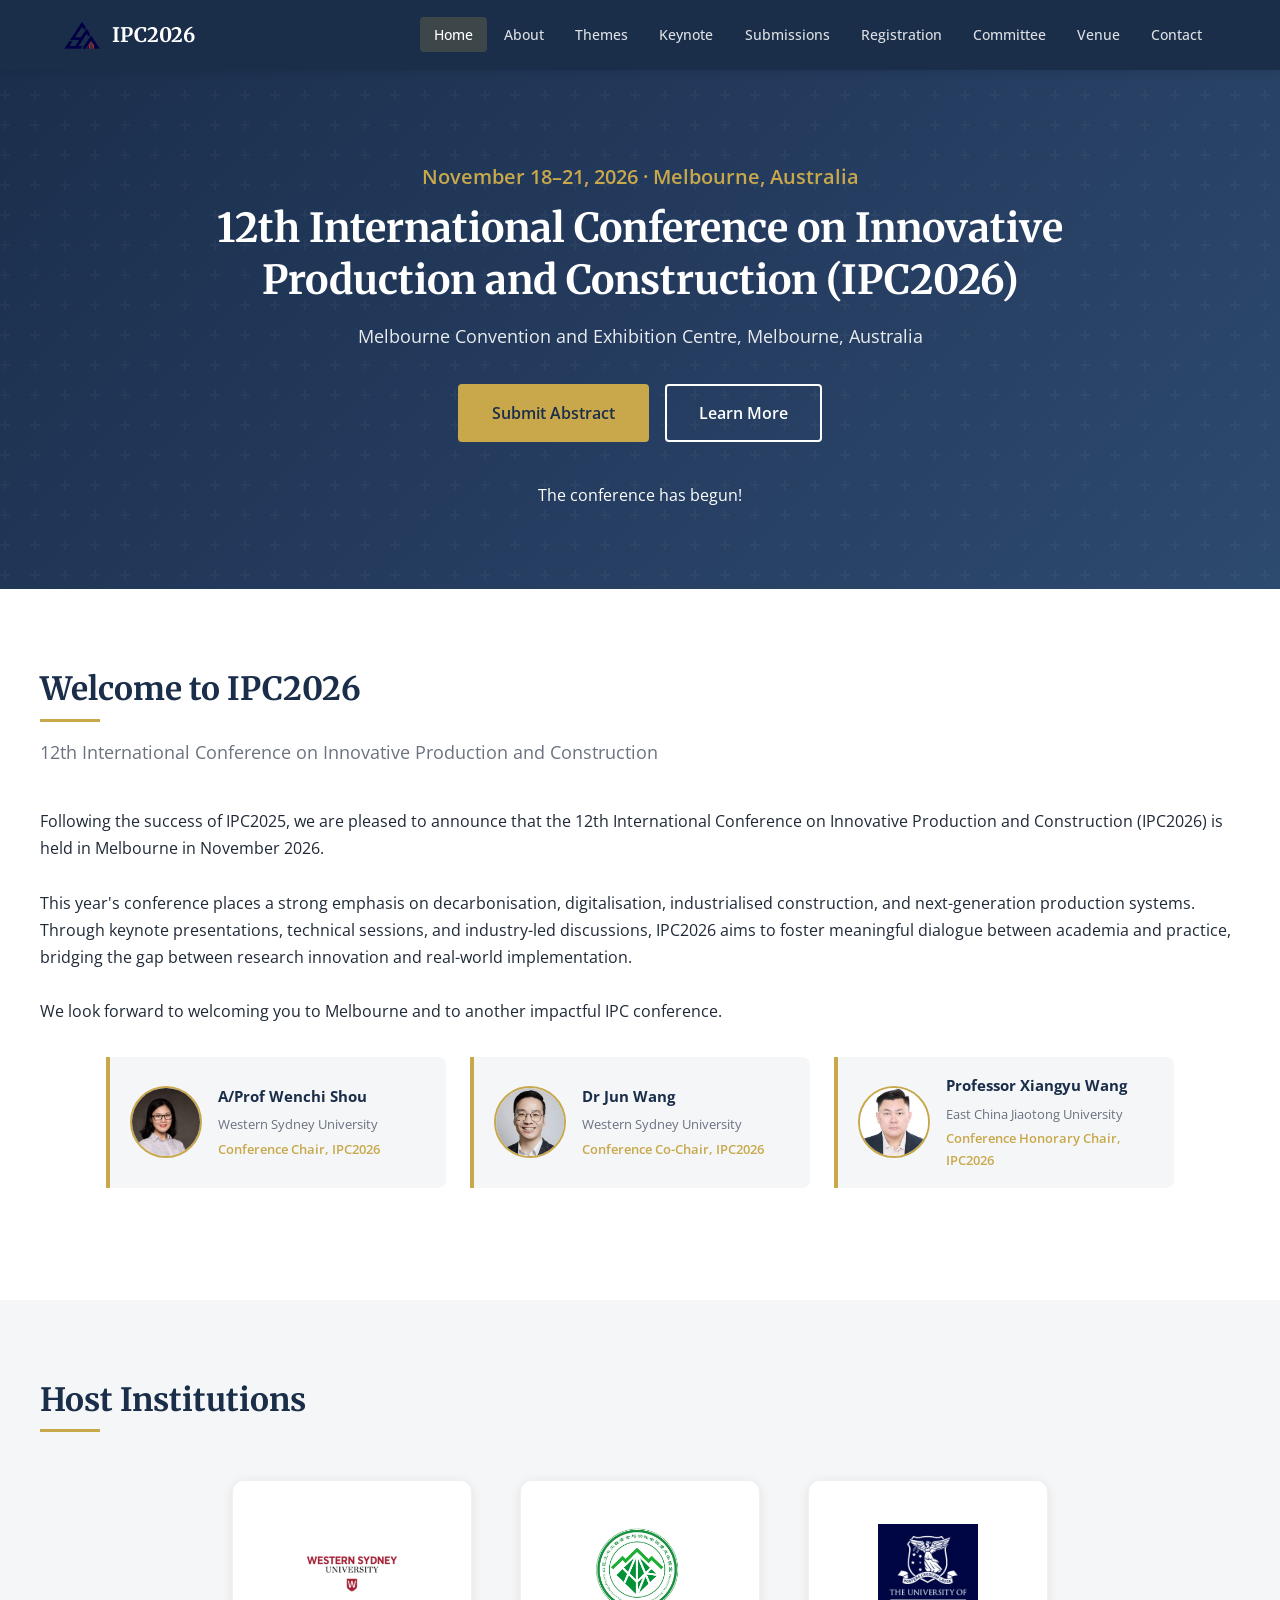
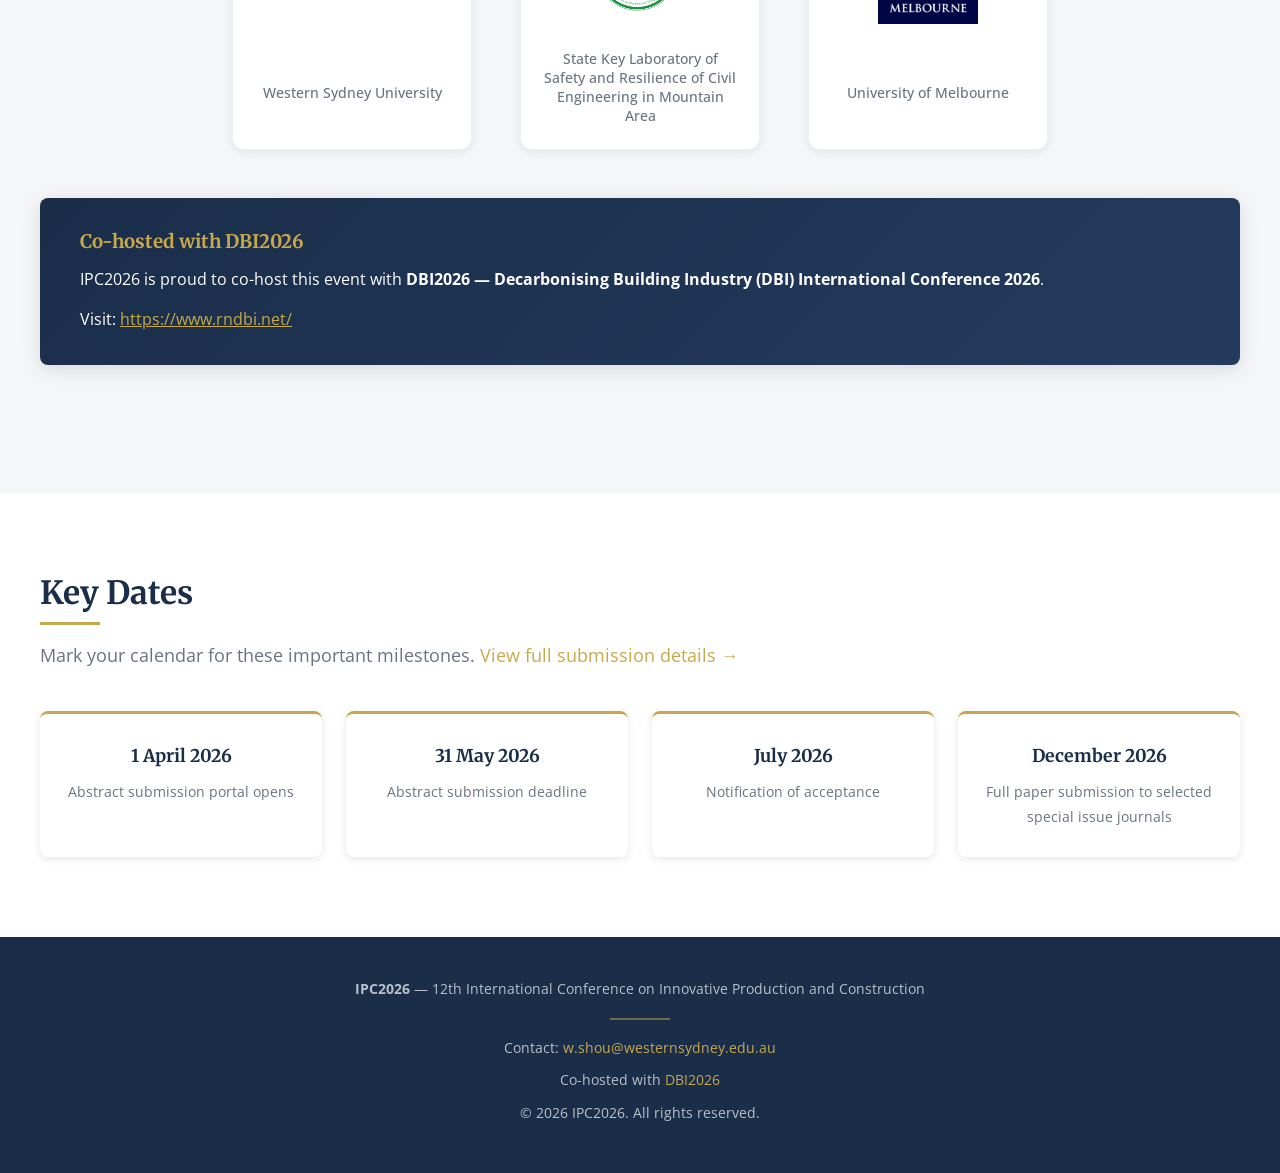
==== commit d0d12cab: "Add registration and keynote pages" ====
--- a/index.html
+++ b/index.html
@@ -6,7 +6,7 @@
   <meta name="viewport" content="width=device-width, initial-scale=1.0">
   <title>IPC2026 — 12th International Conference on Innovative Production and Construction</title>
   <meta name="description"
-    content="12th International Conference on Innovative Production and Construction (IPC2026), November 19–20, 2026, Melbourne, Australia.">
+    content="12th International Conference on Innovative Production and Construction (IPC2026), November 18–21, 2026, Melbourne, Australia.">
   <link rel="preconnect" href="https://fonts.googleapis.com">
   <link rel="preconnect" href="https://fonts.gstatic.com" crossorigin>
   <link
@@ -31,7 +31,9 @@
         <li><a href="index.html">Home</a></li>
         <li><a href="about.html">About</a></li>
         <li><a href="themes.html">Themes</a></li>
+        <li><a href="keynote.html">Keynote</a></li>
         <li><a href="submissions.html">Submissions</a></li>
+        <li><a href="registration.html">Registration</a></li>
         <li><a href="committee.html">Committee</a></li>
         <li><a href="venue.html">Venue</a></li>
         <li><a href="contact.html">Contact</a></li>
@@ -42,7 +44,7 @@
   <!-- Hero Section -->
   <section class="hero">
     <div class="hero-content">
-      <p class="subtitle">November 19&ndash;20, 2026 &middot; Melbourne, Australia</p>
+      <p class="subtitle">November 18&ndash;21, 2026 &middot; Melbourne, Australia</p>
       <h1>12th International Conference on Innovative Production and Construction (IPC2026)</h1>
       <p class="details">Melbourne Convention and Exhibition Centre, Melbourne, Australia</p>
       <div class="hero-buttons">
@@ -73,7 +75,7 @@
         <div class="chair-card">
           <img src="assets/images/photo-wenchi-shou.jpg" alt="Dr Wenchi Shou">
           <div class="chair-info">
-            <strong>Dr Wenchi Shou</strong>
+            <strong>A/Prof Wenchi Shou</strong>
             <span>Western Sydney University</span>
             <span class="chair-role">Conference Chair, IPC2026</span>
           </div>
@@ -109,8 +111,8 @@
           <span>Western Sydney University</span>
         </div>
         <div class="logo-item">
-          <div class="logo-img-wrap logo-img-wrap--dark">
-            <img src="assets/images/logo-ECJTU.png" alt="East China Jiaotong University logo">
+          <div class="logo-img-wrap">
+            <img src="assets/images/logo-ECJTU.jpg" alt="East China Jiaotong University logo">
           </div>
           <span>State Key Laboratory of Safety and Resilience of Civil Engineering in Mountain Area</span>
         </div>
@@ -179,4 +181,4 @@
   <script src="js/main.js"></script>
 </body>
 
-</html>+</html>
--- a/css/style.css
+++ b/css/style.css
@@ -465,7 +465,7 @@
 .logos-row {
   display: flex;
   justify-content: center;
-  align-items: center;
+  align-items: stretch;
   gap: 3rem;
   flex-wrap: wrap;
   margin-top: 2rem;
@@ -477,8 +477,8 @@
   align-items: center;
   justify-content: space-between;
   gap: 1rem;
-  width: 220px;
-  height: 220px;
+  width: 240px;
+  min-height: 270px;
   text-align: center;
   background: #ffffff;
   border-radius: 12px;
@@ -514,6 +514,10 @@
   color: var(--gray);
   font-weight: 500;
   line-height: 1.4;
+  min-height: 4.8em;
+  display: flex;
+  align-items: center;
+  justify-content: center;
 }
 
 /* ===== Leadership Cards ===== */
@@ -602,6 +606,80 @@
   width: 48px;
   height: 48px;
   flex-shrink: 0;
+}
+
+/* ===== Keynote Speakers ===== */
+.keynote-grid {
+  display: grid;
+  grid-template-columns: repeat(3, minmax(0, 1fr));
+  gap: 2rem;
+  margin-top: 2rem;
+}
+
+.keynote-card {
+  background: var(--white);
+  border-radius: 8px;
+  overflow: hidden;
+  box-shadow: var(--shadow);
+  border-bottom: 3px solid var(--gold);
+  transition: transform var(--transition), box-shadow var(--transition);
+}
+
+.keynote-card:hover {
+  transform: translateY(-4px);
+  box-shadow: var(--shadow-lg);
+}
+
+.keynote-photo {
+  aspect-ratio: 4 / 3;
+  overflow: hidden;
+  background: var(--gray-light);
+}
+
+.keynote-photo img {
+  width: 100%;
+  height: 100%;
+  object-fit: cover;
+  object-position: center top;
+}
+
+.keynote-card--portrait .keynote-photo img {
+  object-position: center 20%;
+}
+
+.keynote-info {
+  padding: 1.4rem 1.5rem 1.5rem;
+  text-align: center;
+}
+
+.keynote-info h2 {
+  font-size: 1.15rem;
+  margin-bottom: 0.35rem;
+}
+
+.keynote-role {
+  color: var(--gold);
+  font-size: 0.88rem;
+  font-weight: 700;
+  letter-spacing: 0.04em;
+  text-transform: uppercase;
+  margin-bottom: 0.85rem;
+}
+
+.keynote-credential,
+.keynote-affiliation {
+  font-size: 0.9rem;
+  line-height: 1.5;
+}
+
+.keynote-credential {
+  color: var(--text);
+  margin-bottom: 0.3rem;
+}
+
+.keynote-affiliation {
+  color: var(--gray);
+  margin-top: 0.55rem;
 }
 
 /* ===== Timeline ===== */
@@ -846,6 +924,125 @@
   color: var(--gold);
 }
 
+/* ===== Registration ===== */
+.registration-summary {
+  max-width: 780px;
+  margin: 0 auto 2.5rem;
+  text-align: center;
+}
+
+.registration-summary .section-intro {
+  margin: 0 auto 1.5rem;
+}
+
+.fee-note {
+  color: var(--gray);
+  font-size: 0.95rem;
+}
+
+.registration-grid {
+  display: grid;
+  grid-template-columns: repeat(3, 1fr);
+  gap: 1.5rem;
+}
+
+.registration-card {
+  background: var(--white);
+  border-radius: 8px;
+  box-shadow: var(--shadow);
+  overflow: hidden;
+  border-top: 4px solid var(--gold);
+}
+
+.registration-card-header {
+  background: var(--navy);
+  color: var(--white);
+  padding: 1.5rem;
+  text-align: center;
+}
+
+.registration-card-header h3 {
+  color: var(--white);
+  margin-bottom: 0.35rem;
+}
+
+.registration-card-header p {
+  color: var(--gold-light);
+  font-size: 0.9rem;
+}
+
+.fee-list {
+  list-style: none;
+  padding: 1.25rem 1.5rem;
+}
+
+.fee-list li {
+  display: flex;
+  justify-content: space-between;
+  gap: 1rem;
+  padding: 0.8rem 0;
+  border-bottom: 1px solid var(--gray-light);
+}
+
+.fee-list li:last-child {
+  border-bottom: 0;
+}
+
+.fee-list strong {
+  color: var(--navy);
+}
+
+.fee-price {
+  white-space: nowrap;
+  font-weight: 700;
+  color: var(--navy);
+}
+
+.registration-details {
+  display: grid;
+  grid-template-columns: 1fr 1fr;
+  gap: 2rem;
+  margin-top: 2rem;
+}
+
+.registration-detail-card {
+  background: var(--white);
+  border-radius: 8px;
+  padding: 2rem;
+  box-shadow: var(--shadow);
+  border-left: 4px solid var(--gold);
+}
+
+.registration-detail-card h3 {
+  margin-bottom: 1rem;
+}
+
+.registration-detail-card .guidelines-list {
+  margin-bottom: 0;
+}
+
+.event-facts p {
+  margin-bottom: 0.5rem;
+}
+
+.registration-cta {
+  text-align: center;
+  padding: 3rem;
+  border-radius: 8px;
+  background: linear-gradient(135deg, var(--navy), var(--navy-light));
+  color: var(--white);
+}
+
+.registration-cta h2 {
+  color: var(--white);
+  margin-bottom: 0.75rem;
+}
+
+.registration-cta p {
+  margin-bottom: 1.5rem;
+  color: rgba(255, 255, 255, 0.82);
+}
+
 /* ===== Footer ===== */
 .footer {
   background: var(--navy);
@@ -876,8 +1073,8 @@
   opacity: 0.5;
 }
 
-/* ===== Mobile Responsive ===== */
-@media (max-width: 768px) {
+/* ===== Navigation Responsive ===== */
+@media (max-width: 1000px) {
   .nav-links {
     display: none;
     flex-direction: column;
@@ -895,13 +1092,17 @@
   }
 
   .nav-links a {
+    display: block;
     padding: 0.75rem 1rem;
   }
 
   .hamburger {
     display: flex;
   }
-
+}
+
+/* ===== Mobile Responsive ===== */
+@media (max-width: 768px) {
   .hero {
     padding: 8rem 1.5rem 3rem;
   }
@@ -933,8 +1134,11 @@
   .card-grid,
   .leadership-grid,
   .theme-grid,
+  .keynote-grid,
   .journal-grid,
-  .dates-grid {
+  .dates-grid,
+  .registration-grid,
+  .registration-details {
     grid-template-columns: 1fr;
   }
 
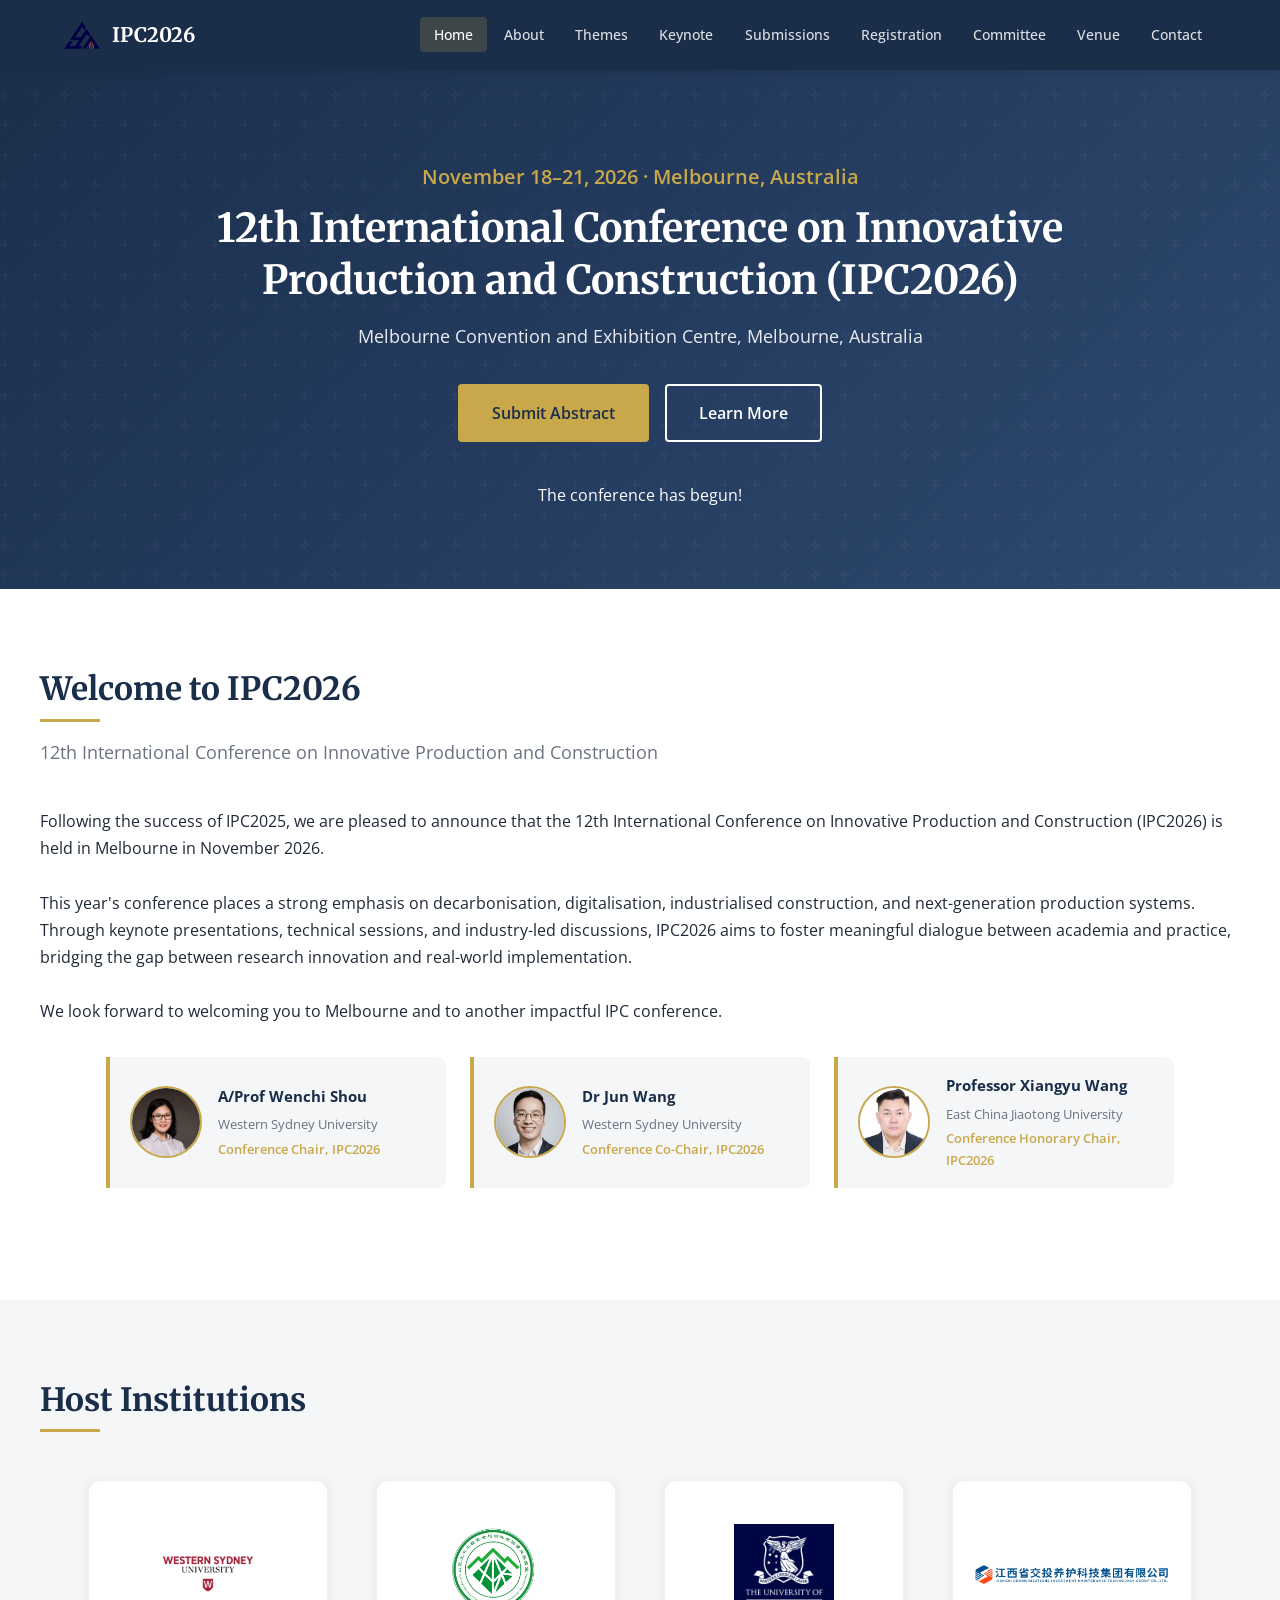
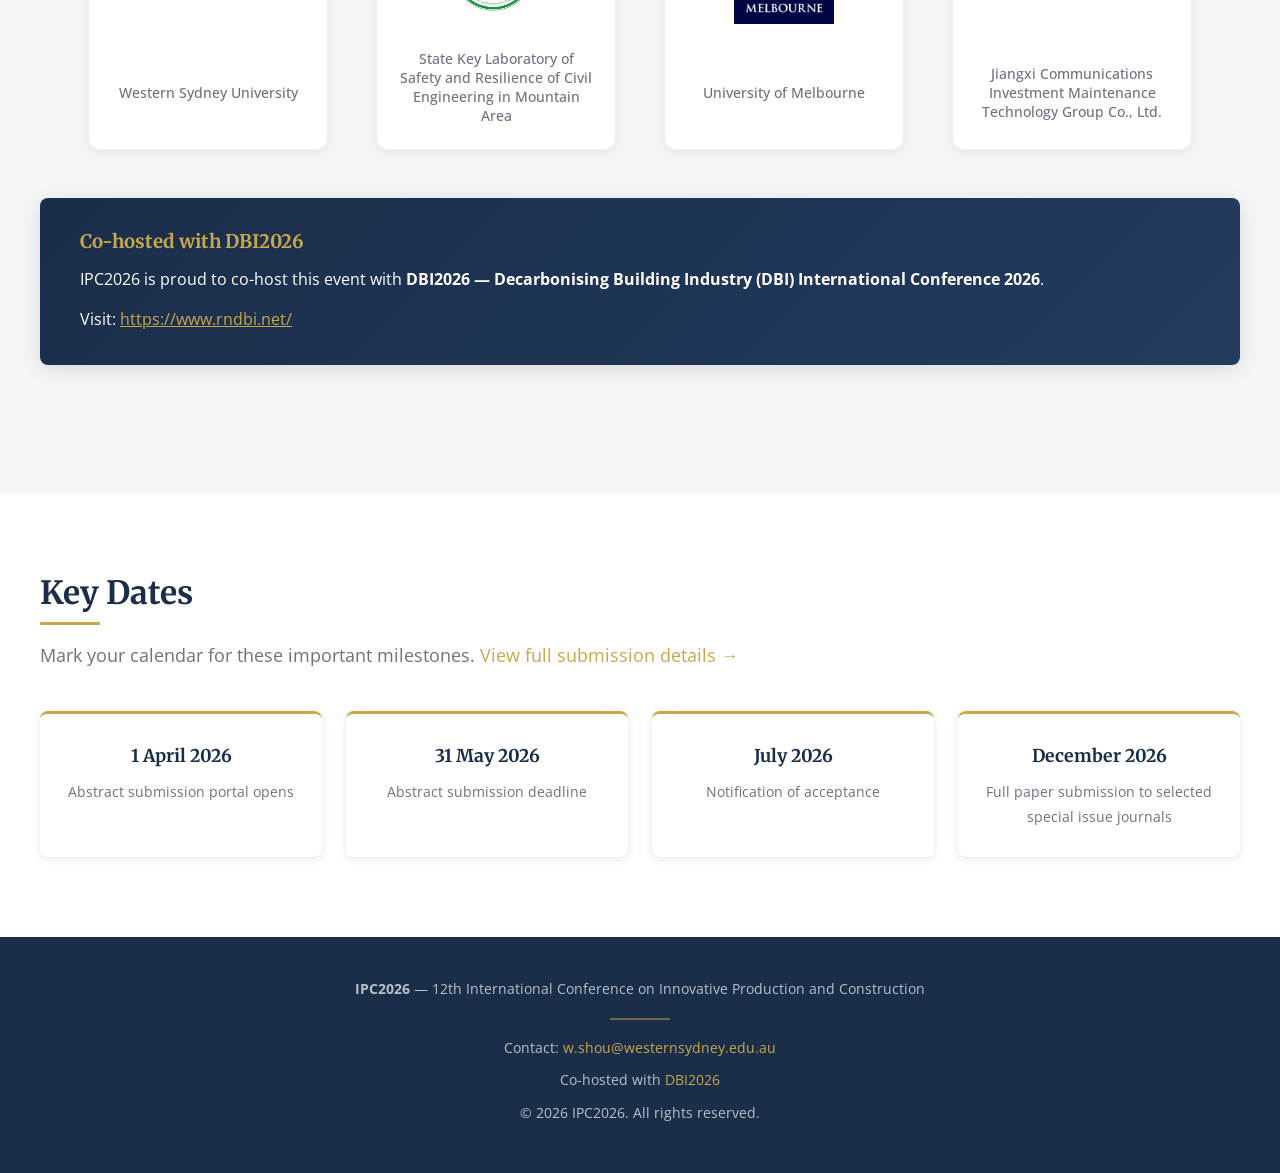
==== commit 9bc3c161: "Add Jiangxi Communications Investment Maintenance Technology Group as host institution Co-Authored-B" ====
--- a/index.html
+++ b/index.html
@@ -122,6 +122,12 @@
           </div>
           <span>University of Melbourne</span>
         </div>
+        <div class="logo-item">
+          <div class="logo-img-wrap logo-img-wrap--wide">
+            <img src="assets/images/jiangxi-logo.png" alt="Jiangxi Communications Investment Maintenance Technology Group logo">
+          </div>
+          <span>Jiangxi Communications Investment Maintenance Technology Group Co., Ltd.</span>
+        </div>
       </div>
     </div>
     <div class="container">
--- a/css/style.css
+++ b/css/style.css
@@ -503,6 +503,10 @@
   object-fit: contain;
 }
 
+.logo-item .logo-img-wrap--wide img {
+  max-width: 100%;
+}
+
 .logo-item .logo-img-wrap--dark {
   background: #1a2744;
   border-radius: 8px;
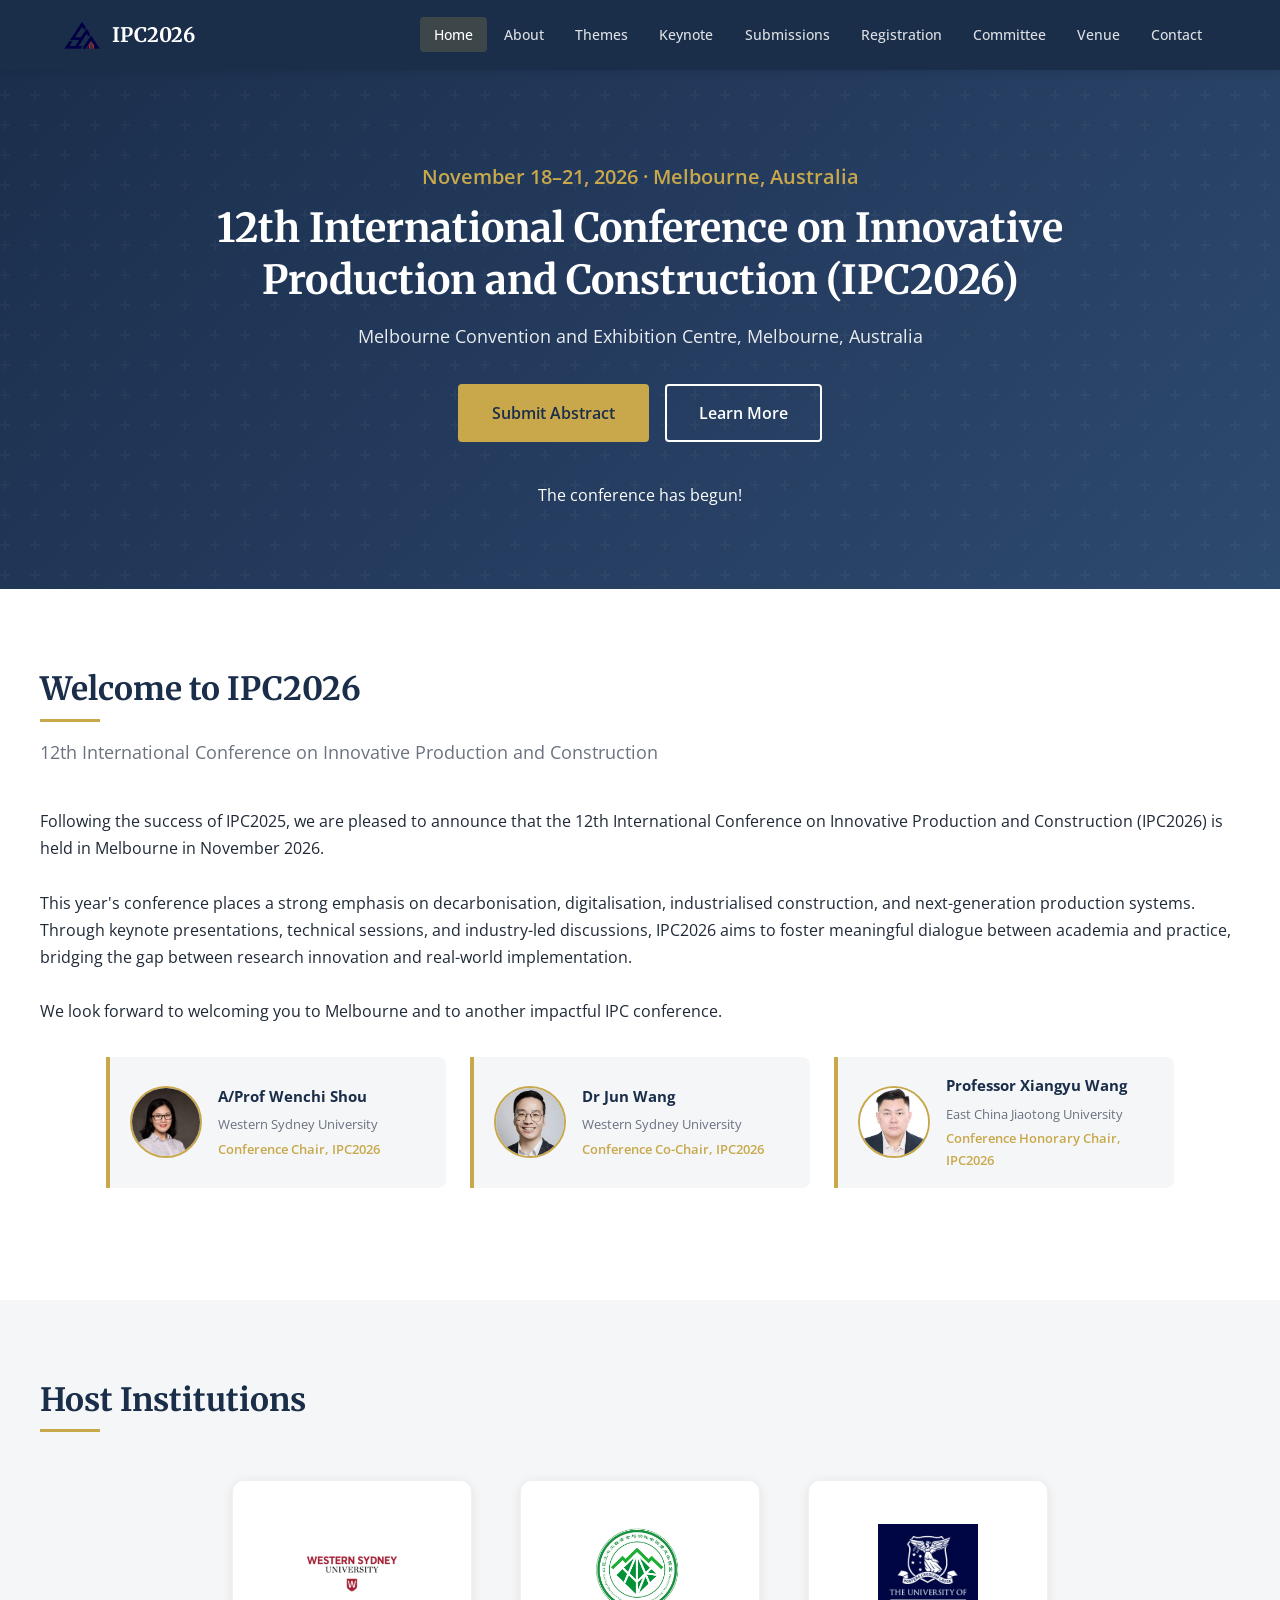
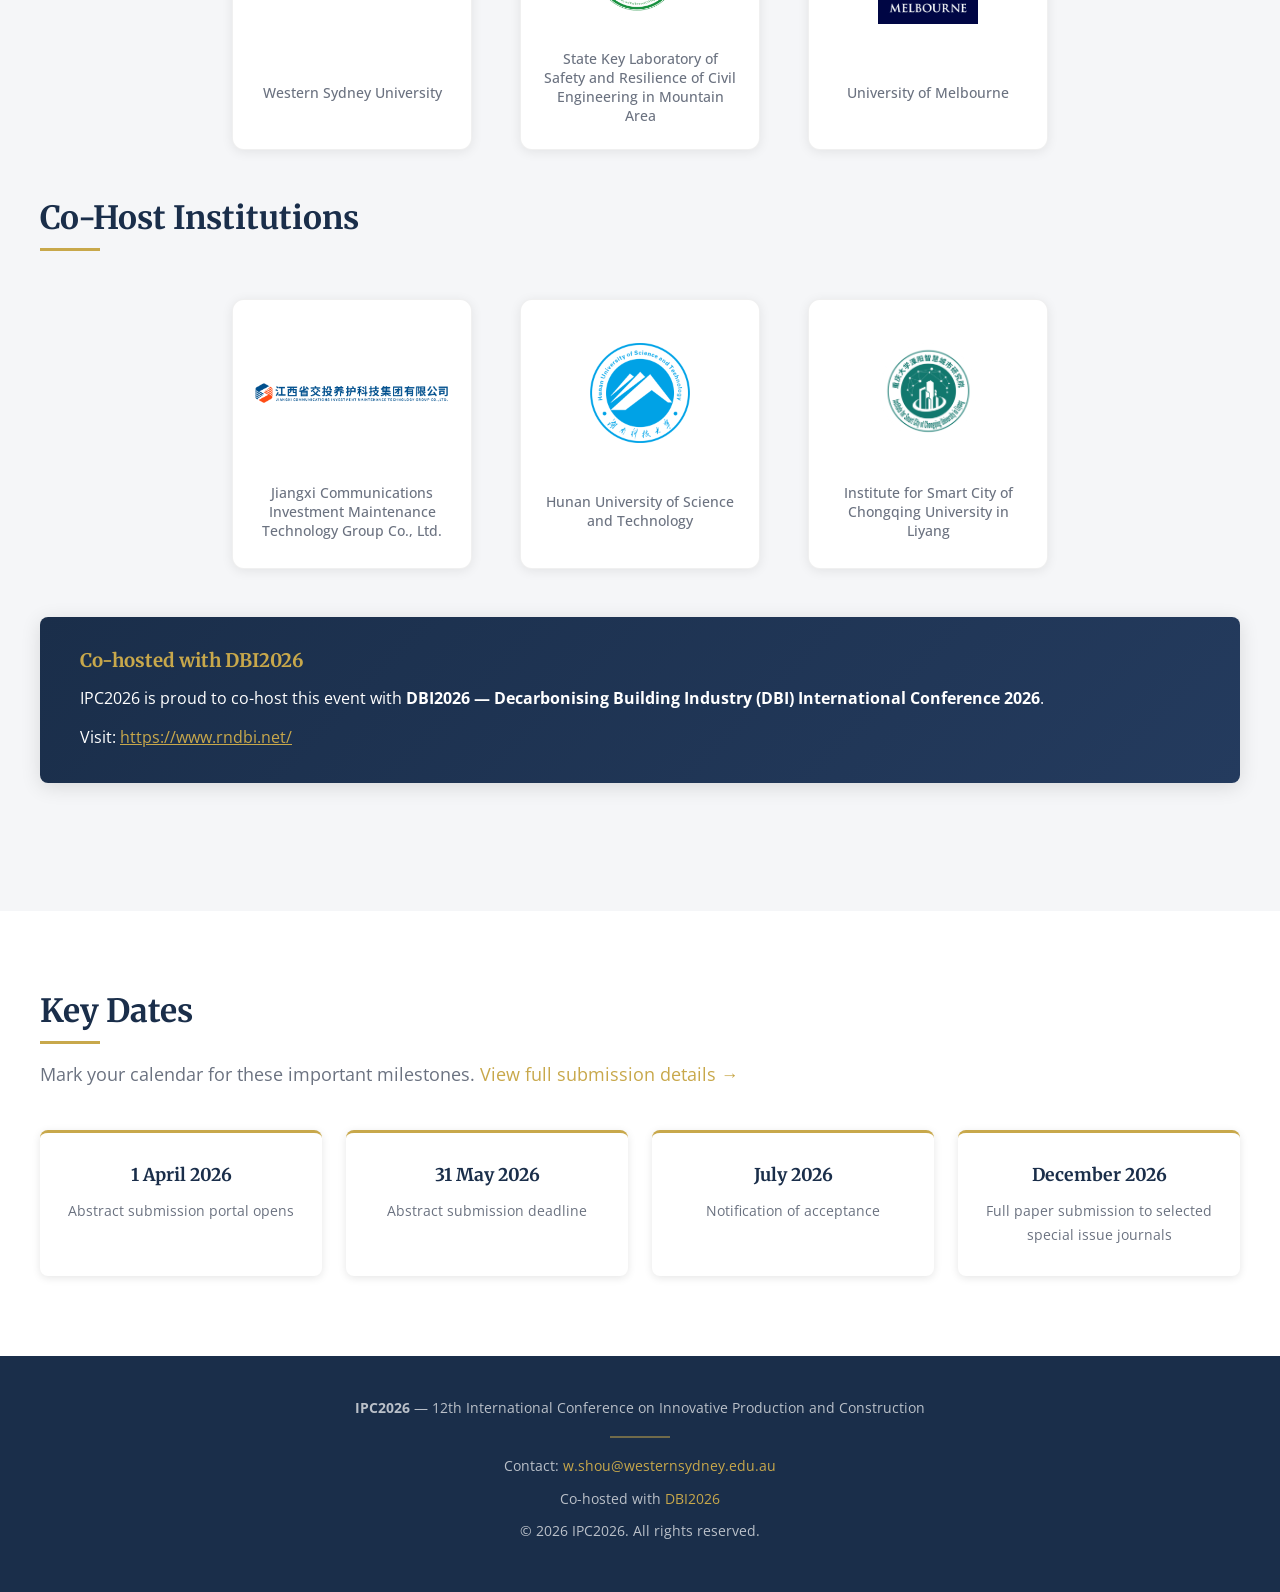
==== commit 4ef97a63: "Add Co-Host Institutions section on home page Move Jiangxi Communications Investment Maintenance Tec" ====
--- a/index.html
+++ b/index.html
@@ -122,11 +122,29 @@
           </div>
           <span>University of Melbourne</span>
         </div>
+      </div>
+    </div>
+<!-- Co-Host Institutions -->
+    <div class="container" style="margin-top: 3rem;">
+      <h2 class="section-title">Co-Host Institutions</h2>
+      <div class="logos-row">
         <div class="logo-item">
           <div class="logo-img-wrap logo-img-wrap--wide">
             <img src="assets/images/jiangxi-logo.png" alt="Jiangxi Communications Investment Maintenance Technology Group logo">
           </div>
           <span>Jiangxi Communications Investment Maintenance Technology Group Co., Ltd.</span>
+        </div>
+        <div class="logo-item">
+          <div class="logo-img-wrap">
+            <img src="assets/images/Hunan.png" alt="Hunan University of Science and Technology logo">
+          </div>
+          <span>Hunan University of Science and Technology</span>
+        </div>
+        <div class="logo-item">
+          <div class="logo-img-wrap">
+            <img src="assets/images/CQU.png" alt="Institute for Smart City of Chongqing University in Liyang logo">
+          </div>
+          <span>Institute for Smart City of Chongqing University in Liyang</span>
         </div>
       </div>
     </div>
